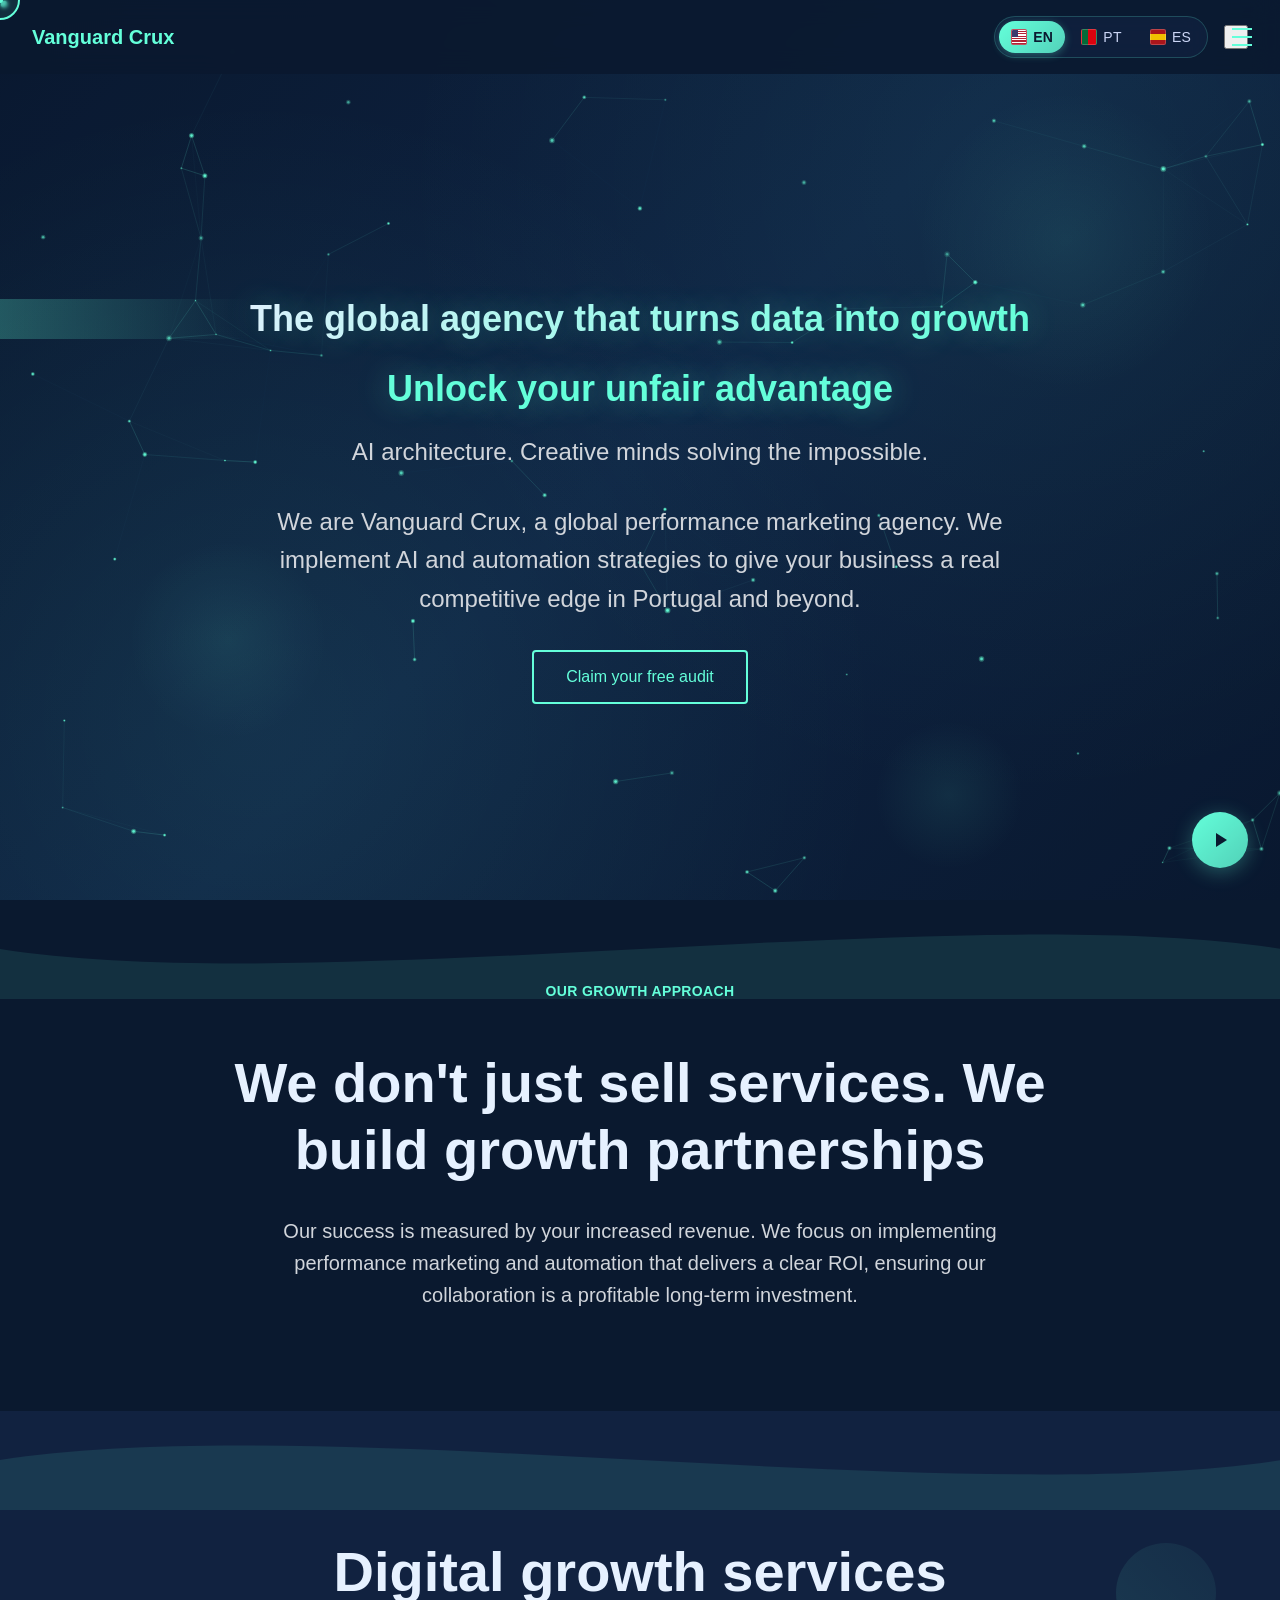
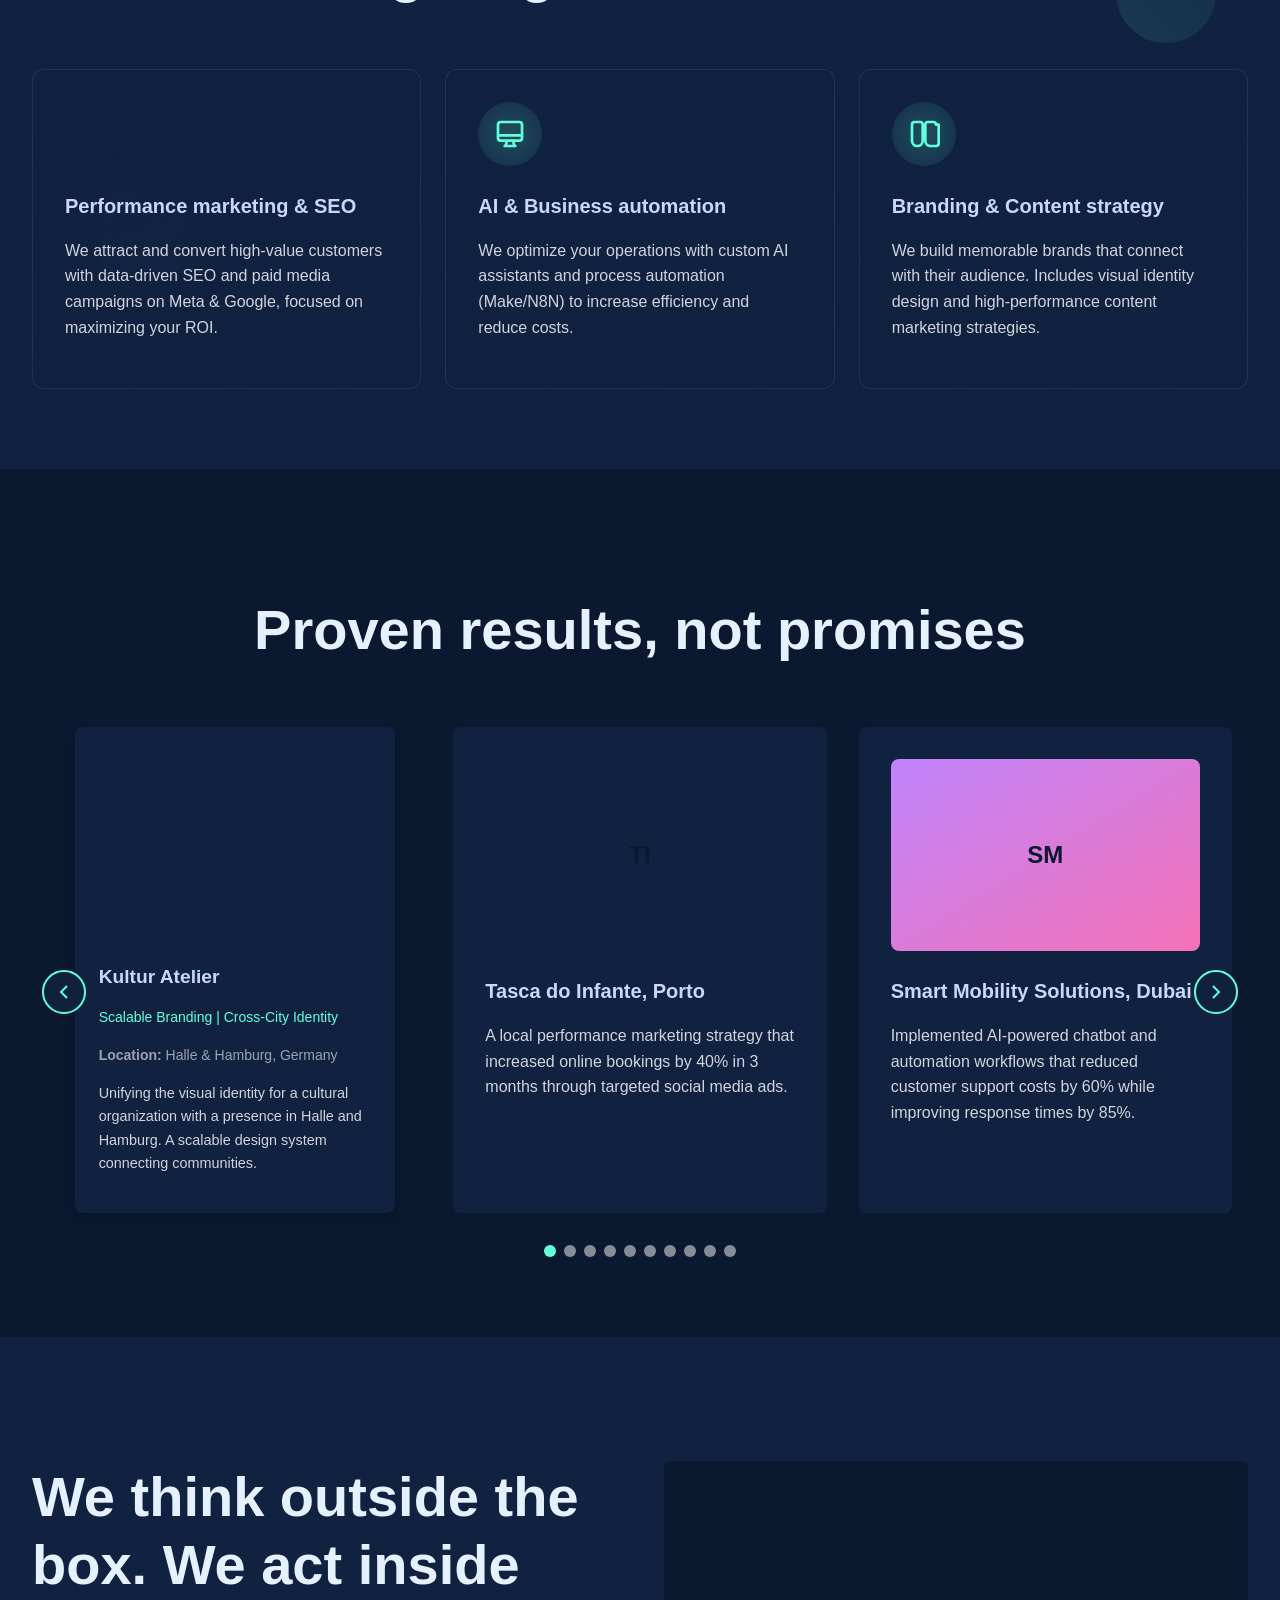
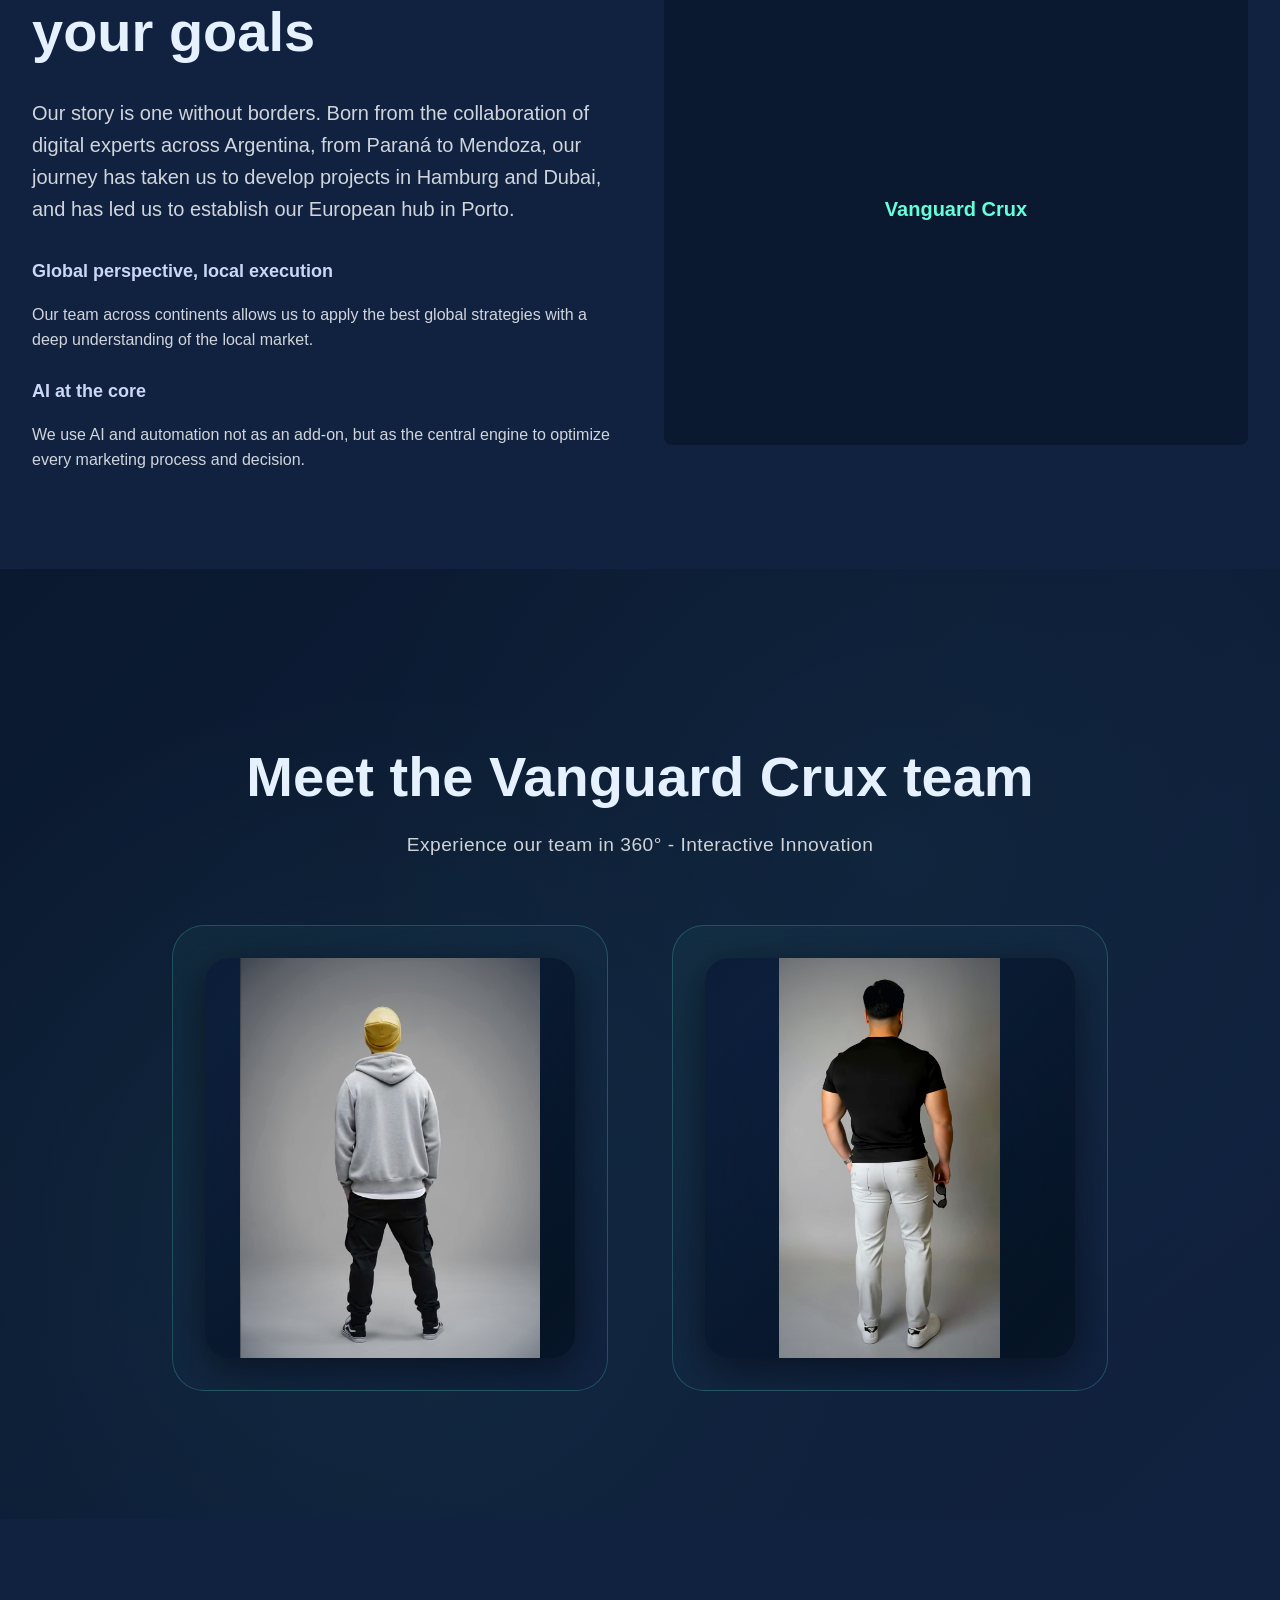
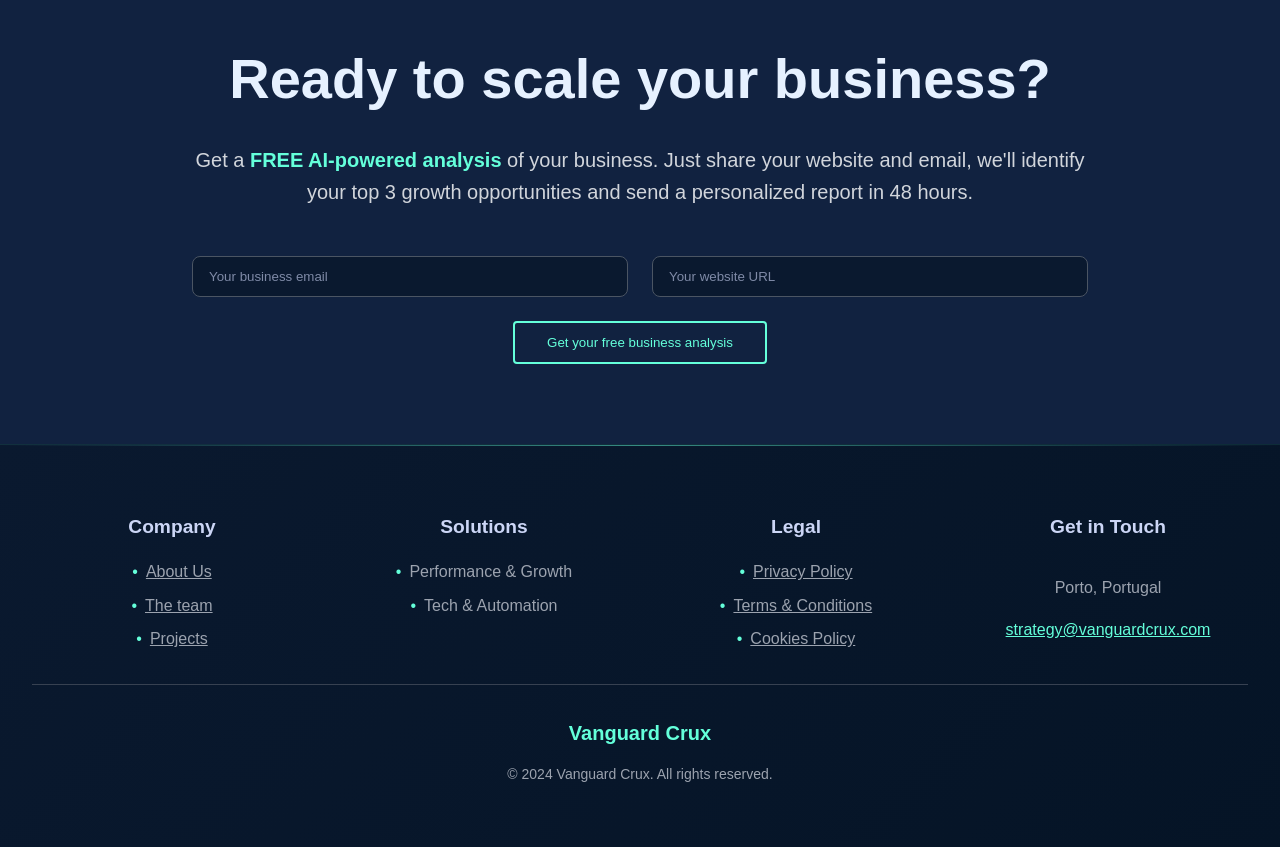
==== index.html @ c8e05196 "Add files via upload" ====
<!DOCTYPE html>
<html lang="en">
<head>
    <meta charset="UTF-8">
    <meta name="viewport" content="width=device-width, initial-scale=1.0">
    <title data-lang="metaTitle">Vanguard Crux | AI & Automation marketing agency in Porto</title>
    <meta name="description" data-lang="metaDescription" content="Vanguard Crux is a digital growth agency in Porto, Portugal, specializing in AI marketing, business process automation, and performance strategies to scale your revenue.">
    <meta name="keywords" data-lang="metaKeywords" content="digital agency porto, ai marketing, business automation, performance marketing, growth agency portugal, marketing automation, digital strategy, seo agency">
    
    <link rel="stylesheet" href="styles.css">
    <link rel="stylesheet" href="assets/css/immersive-effects.css">
    <link rel="stylesheet" href="assets/css/animations-premium.css">
    <link rel="stylesheet" href="assets/css/music-controls.css">
</head>
<body class="bg-dark text-light">
    <!-- Header -->
    <header class="fixed top-0 left-0 right-0 z-50 bg-dark bg-opacity-90 backdrop-blur-md">
        <div class="max-w-7xl mx-auto px-4 sm:px-6 lg:px-8">
            <div class="flex justify-between items-center py-4">
                <!-- Logo -->
                <div class="font-display font-bold text-xl text-accent">
                    Vanguard Crux
                </div>
                
                <!-- Desktop Navigation - Hidden on all screen sizes, only shows in mobile menu -->
                <nav class="hidden">
                    <a href="#philosophy" class="hover:text-accent transition-colors" data-lang="navPhilosophy">Our Approach</a>
                    <a href="#solutions" class="hover:text-accent transition-colors" data-lang="navSolutions">Services</a>
                    <a href="#case-studies" class="hover:text-accent transition-colors" data-lang="navCaseStudies">Projects</a>
                    <a href="#about" class="hover:text-accent transition-colors" data-lang="navAbout">About Us</a>
                    <a href="#team" class="hover:text-accent transition-colors" data-lang="navTeam">The Team</a>
                    <a href="#contact" class="hover:text-accent transition-colors" data-lang="navContact">Contact</a>
                </nav>
                
                <!-- Language Switcher & Mobile Menu -->
                <div class="flex items-center space-x-4">
                    <div id="language-switcher" class="language-switcher hidden sm:flex">
                        <button onclick="setLanguage('en')" class="language-btn active">
                            <div class="flag-icon flag-en"></div>
                            <span>EN</span>
                        </button>
                        <button onclick="setLanguage('pt')" class="language-btn">
                            <div class="flag-icon flag-pt"></div>
                            <span>PT</span>
                        </button>
                        <button onclick="setLanguage('es')" class="language-btn">
                            <div class="flag-icon flag-es"></div>
                            <span>ES</span>
                        </button>
                    </div>
                    <button id="menu-btn" class="menu-btn text-accent">
                        <div class="hamburger"></div>
                    </button>
                </div>
            </div>
        </div>
    </header>

    <!-- Mobile Menu Overlay -->
    <div id="menu-overlay" class="fixed inset-0 hidden bg-black bg-opacity-50 opacity-0" style="z-index: 9999;">
        <div id="menu-content" class="fixed right-0 top-0 h-full w-80 bg-light-navy transform translate-x-full">
            <div class="p-8 pt-20">
                <!-- Mobile Menu Header -->
                <div class="menu-header">
                    <h3>Navigation</h3>
                </div>
                
                <!-- Language Switcher -->
                <div class="language-switcher mb-8">
                    <button onclick="setLanguage('en')" class="language-btn active">
                        <div class="flag-icon flag-en"></div>
                        <span>EN</span>
                    </button>
                    <button onclick="setLanguage('pt')" class="language-btn">
                        <div class="flag-icon flag-pt"></div>
                        <span>PT</span>
                    </button>
                    <button onclick="setLanguage('es')" class="language-btn">
                        <div class="flag-icon flag-es"></div>
                        <span>ES</span>
                    </button>
                </div>
                
                <!-- Navigation Links -->
                <nav class="mobile-nav-links">
                    <a href="#philosophy" class="menu-link" data-lang="navPhilosophy">Our approach</a>
                    <a href="#solutions" class="menu-link" data-lang="navSolutions">Services</a>
                    <a href="#case-studies" class="menu-link" data-lang="navCaseStudies">Projects</a>
                    <a href="#about" class="menu-link" data-lang="navAbout">About Us</a>
                    <a href="#team" class="menu-link" data-lang="navTeam">The team</a>
                    <a href="#contact" class="menu-link" data-lang="navContact">Contact</a>
                </nav>
                
                <!-- Contact Info -->
                <div class="mt-12 pt-8 border-t border-gray-600 border-opacity-30">
                    <p class="text-sm text-gray-400 mb-2">Porto, Portugal</p>
                    <a href="mailto:strategy@vanguardcrux.com" class="text-sm text-accent hover:text-white transition-colors">
                        strategy@vanguardcrux.com
                    </a>
                </div>
            </div>
        </div>
    </div>

    <!-- Hero Section -->
    <section class="hero-section min-h-screen flex items-center justify-center pt-20 px-4 sm:px-6 lg:px-8">
        <!-- Interactive Particle System -->
        <div class="hero-particles-container">
            <canvas id="hero-particles"></canvas>
        </div>
        
        <!-- Parallax Background Elements -->
        <div class="parallax-element large"></div>
        <div class="parallax-element medium"></div>
        <div class="parallax-element small"></div>
        
        <div class="hero-content max-w-4xl mx-auto text-center">
            <h1 class="hero-title font-display font-bold text-4xl sm:text-5xl lg:text-6xl mb-6" data-lang="heroTitle">
                The <span class="text-accent" data-pulse="true">global agency</span> that turns <span class="text-accent" data-pulse="true">data</span> into growth
            </h1>
            
            <!-- Slogan -->
            <h2 class="hero-slogan font-display font-bold text-3xl sm:text-4xl lg:text-5xl mb-4 text-accent" data-lang="heroSlogan">
                Unlock your unfair advantage
            </h2>
            
            <!-- Tagline -->
            <p class="hero-tagline text-xl sm:text-2xl mb-8 text-gray-300" data-lang="heroTagline">
                AI architecture. Creative minds solving the impossible.
            </p>
            
            <p class="hero-subtitle text-xl sm:text-2xl mb-8 max-w-3xl mx-auto text-gray-300" data-lang="heroSubtitle">
                We are Vanguard Crux, a global performance marketing agency. We implement AI and automation strategies to give your business a real competitive edge in Portugal and beyond.
            </p>
            <a href="#contact" class="btn-primary hero-cta inline-block magnetic-element" data-lang="heroCTA">
                Claim your free audit
            </a>
        </div>
    </section>

    <!-- Philosophy Section -->
    <section id="philosophy" class="py-20 px-4 sm:px-6 lg:px-8 relative">
        <!-- Wave Transition -->
        <div class="section-wave">
            <svg viewBox="0 0 1200 120" preserveAspectRatio="none">
                <path d="M0,60 C300,120 900,0 1200,60 L1200,120 L0,120 Z"></path>
            </svg>
        </div>
        
        <div class="max-w-4xl mx-auto text-center relative z-10">
            <div class="text-accent text-sm font-semibold tracking-wide uppercase mb-4" data-lang="philosophyTag">
                Our growth approach
            </div>
            <h2 class="section-title mb-8" data-lang="philosophyTitle">
                We don't just sell services. We build growth partnerships.
            </h2>
            <p class="text-xl text-gray-300 max-w-3xl mx-auto" data-lang="philosophyDesc">
                Our success is measured by your increased revenue. We focus on implementing performance marketing and automation that delivers a clear ROI, ensuring our collaboration is a profitable long-term investment.
            </p>
        </div>
    </section>

    <!-- Solutions Section -->
    <section id="solutions" class="py-20 px-4 sm:px-6 lg:px-8 bg-light-navy relative">
        <!-- Wave Transition -->
        <div class="section-wave">
            <svg viewBox="0 0 1200 120" preserveAspectRatio="none">
                <path d="M0,60 C300,0 900,120 1200,60 L1200,120 L0,120 Z"></path>
            </svg>
        </div>
        
        <div class="max-w-7xl mx-auto relative z-10">
            <h2 class="section-title text-center mb-16" data-lang="solutionsTitle">
                Digital growth services
            </h2>
            <div class="grid md:grid-cols-3 gap-8">
                <!-- Service 1 -->
                <div class="service-card p-8 rounded-lg hover-lift magnetic-element" data-service-card>
                    <div class="service-icon w-16 h-16 bg-accent bg-opacity-20 rounded-full flex items-center justify-center mb-6">
                        <svg class="w-8 h-8 text-accent" fill="none" stroke="currentColor" viewBox="0 0 24 24">
                            <path stroke-linecap="round" stroke-linejoin="round" stroke-width="2" d="M13 7h8m0 0v8m0-8l-8 8-4-4-6 6"></path>
                        </svg>
                    </div>
                    <div class="service-content">
                        <h3 class="font-display font-bold text-xl mb-4" data-lang="sol1Title">Performance marketing & SEO</h3>
                        <p class="text-gray-300" data-lang="sol1Desc">We attract and convert high-value customers with data-driven SEO and paid media campaigns on Meta & Google, focused on maximizing your ROI.</p>
                    </div>
                </div>
                
                <!-- Service 2 -->
                <div class="service-card p-8 rounded-lg hover-lift magnetic-element" data-service-card>
                    <div class="service-icon w-16 h-16 bg-accent bg-opacity-20 rounded-full flex items-center justify-center mb-6">
                        <svg class="w-8 h-8 text-accent" fill="none" stroke="currentColor" viewBox="0 0 24 24">
                            <path stroke-linecap="round" stroke-linejoin="round" stroke-width="2" d="M9.75 17L9 20l-1 1h8l-1-1-.75-3M3 13h18M5 17h14a2 2 0 002-2V5a2 2 0 00-2-2H5a2 2 0 00-2 2v10a2 2 0 002 2z"></path>
                        </svg>
                    </div>
                    <div class="service-content">
                        <h3 class="font-display font-bold text-xl mb-4" data-lang="sol2Title">AI & Business automation</h3>
                        <p class="text-gray-300" data-lang="sol2Desc">We optimize your operations with custom AI assistants and process automation (Make/N8N) to increase efficiency and reduce costs.</p>
                    </div>
                </div>
                
                <!-- Service 3 -->
                <div class="service-card p-8 rounded-lg hover-lift magnetic-element" data-service-card>
                    <div class="service-icon w-16 h-16 bg-accent bg-opacity-20 rounded-full flex items-center justify-center mb-6">
                        <svg class="w-8 h-8 text-accent" fill="none" stroke="currentColor" viewBox="0 0 24 24">
                            <path stroke-linecap="round" stroke-linejoin="round" stroke-width="2" d="M7 21a4 4 0 01-4-4V5a2 2 0 012-2h4a2 2 0 012 2v12a4 4 0 01-4 4zM21 5a2 2 0 00-2-2h-4a2 2 0 00-2 2v12a4 4 0 004 4h4a2 2 0 002-2V5z"></path>
                        </svg>
                    </div>
                    <div class="service-content">
                        <h3 class="font-display font-bold text-xl mb-4" data-lang="sol3Title">Branding & Content strategy</h3>
                        <p class="text-gray-300" data-lang="sol3Desc">We build memorable brands that connect with their audience. Includes visual identity design and high-performance content marketing strategies.</p>
                    </div>
                </div>
            </div>
        </div>
        
        <!-- Geometric Shapes -->
        <div class="geometric-shape circle animate-float" style="top: 20%; right: 5%;"></div>
        <div class="geometric-shape square animate-spin-slow" style="bottom: 30%; left: 8%;"></div>
    </section>

   <!-- Case Studies Section -->
<section id="case-studies" class="py-20 px-4 sm:px-6 lg:px-8">
    <div class="max-w-7xl mx-auto">
        <h2 class="section-title text-center mb-16" data-lang="caseStudiesTitle" data-aos="fade-up">
            Proven results, not promises.
        </h2>
        <div class="swiper project-swiper">
            <div class="swiper-wrapper">
                <!-- Case Study 1 -->
                <div class="swiper-slide">
                    <div class="preview-card bg-light-navy p-6 rounded-lg shadow-md hover:shadow-lg transition-shadow cursor-pointer kultur-atelier-card">
                        <!-- Portada: Imagen -->
                        <div class="preview-card-cover h-48 bg-cover bg-center rounded-t-md" style="background-image: url('assets/images/Kultur/1.webp');"></div>
                        
                        <!-- Contenido: Información del Proyecto -->
                        <div class="preview-card-content pt-4">
                            <h3 class="font-display text-xl font-bold mb-2">Kultur Atelier</h3>
                            <div class="text-sm text-accent mb-4" data-lang="kulturSubtitle">Branding Scalable | Cross-City Identity</div>
                            <div class="text-sm text-gray-400 mb-4">
                                <strong data-lang="kulturLocationLabel">Location:</strong> <span data-lang="kulturLocation">Halle & Hamburg, Germany</span>
                            </div>
                            <p class="text-sm text-gray-300" data-lang="kulturDesc">
                                "Unifying the visual identity for a cultural organization with a presence in Halle and Hamburg. A scalable design system connecting communities."
                            </p>
                        </div>
                    </div>
                </div>
                
                <!-- Case Study 2 -->
                <div class="swiper-slide">
                    <div class="bg-light-navy p-8 rounded-lg h-full">
                        <div class="h-48 bg-gradient-to-br from-green-400 to-accent rounded-lg mb-6 flex items-center justify-center">
                            <span class="text-dark font-display font-bold text-2xl">TI</span>
                        </div>
                        <h3 class="font-display font-bold text-xl mb-4" data-lang="case2Title">Tasca do Infante, Porto</h3>
                        <p class="text-gray-300" data-lang="case2Desc">A local performance marketing strategy that increased online bookings by 40% in 3 months through targeted social media ads.</p>
                    </div>
                </div>
                
                <!-- Case Study 3 -->
                <div class="swiper-slide">
                    <div class="bg-light-navy p-8 rounded-lg h-full">
                        <div class="h-48 bg-gradient-to-br from-purple-400 to-pink-400 rounded-lg mb-6 flex items-center justify-center">
                            <span class="text-dark font-display font-bold text-2xl">SM</span>
                        </div>
                        <h3 class="font-display font-bold text-xl mb-4" data-lang="case3Title">Smart Mobility Solutions, Dubai</h3>
                        <p class="text-gray-300" data-lang="case3Desc">Implemented AI-powered chatbot and automation workflows that reduced customer support costs by 60% while improving response times by 85%.</p>
                    </div>
                </div>
                
                <!-- Case Study 4 -->
                <div class="swiper-slide">
                    <div class="bg-light-navy p-8 rounded-lg h-full">
                        <div class="h-48 bg-gradient-to-br from-orange-400 to-red-400 rounded-lg mb-6 flex items-center justify-center">
                            <span class="text-dark font-display font-bold text-2xl">VB</span>
                        </div>
                        <h3 class="font-display font-bold text-xl mb-4" data-lang="case4Title">Vinos de Bodega, Mendoza</h3>
                        <p class="text-gray-300" data-lang="case4Desc">Complete digital transformation with e-commerce platform and content strategy that generated a 250% increase in online sales within 6 months.</p>
                    </div>
                </div>
                
                <!-- Case Study 5 -->
                <div class="swiper-slide">
                    <div class="bg-light-navy p-8 rounded-lg h-full">
                        <div class="h-48 bg-gradient-to-br from-blue-400 to-indigo-400 rounded-lg mb-6 flex items-center justify-center">
                            <span class="text-dark font-display font-bold text-2xl">TS</span>
                        </div>
                        <h3 class="font-display font-bold text-xl mb-4" data-lang="case5Title">TechStart Hub, Lisbon</h3>
                        <p class="text-gray-300" data-lang="case5Desc">Implemented comprehensive SEO and content marketing strategy that drove 300% organic traffic growth and established thought leadership in the Portuguese tech ecosystem.</p>
                    </div>
                </div>
                
                <!-- Coming Soon 1 -->
                <div class="swiper-slide">
                    <div class="bg-light-navy p-8 rounded-lg h-full border-2 border-dashed border-gray-600">
                        <div class="h-48 bg-gradient-to-br from-gray-700 to-gray-800 rounded-lg mb-6 flex items-center justify-center">
                            <span class="text-gray-400 font-display font-bold text-2xl">?</span>
                        </div>
                        <h3 class="font-display font-bold text-xl mb-4 text-gray-400">Coming Soon</h3>
                        <p class="text-gray-500">New exciting project coming soon. Stay tuned for updates.</p>
                    </div>
                </div>
                
                <!-- Coming Soon 2 -->
                <div class="swiper-slide">
                    <div class="bg-light-navy p-8 rounded-lg h-full border-2 border-dashed border-gray-600">
                        <div class="h-48 bg-gradient-to-br from-gray-700 to-gray-800 rounded-lg mb-6 flex items-center justify-center">
                            <span class="text-gray-400 font-display font-bold text-2xl">?</span>
                        </div>
                        <h3 class="font-display font-bold text-xl mb-4 text-gray-400">Coming Soon</h3>
                        <p class="text-gray-500">New exciting project coming soon. Stay tuned for updates.</p>
                    </div>
                </div>
                
                <!-- Coming Soon 3 -->
                <div class="swiper-slide">
                    <div class="bg-light-navy p-8 rounded-lg h-full border-2 border-dashed border-gray-600">
                        <div class="h-48 bg-gradient-to-br from-gray-700 to-gray-800 rounded-lg mb-6 flex items-center justify-center">
                            <span class="text-gray-400 font-display font-bold text-2xl">?</span>
                        </div>
                        <h3 class="font-display font-bold text-xl mb-4 text-gray-400">Coming Soon</h3>
                        <p class="text-gray-500">New exciting project coming soon. Stay tuned for updates.</p>
                    </div>
                </div>
                
                <!-- Coming Soon 4 -->
                <div class="swiper-slide">
                    <div class="bg-light-navy p-8 rounded-lg h-full border-2 border-dashed border-gray-600">
                        <div class="h-48 bg-gradient-to-br from-gray-700 to-gray-800 rounded-lg mb-6 flex items-center justify-center">
                            <span class="text-gray-400 font-display font-bold text-2xl">?</span>
                        </div>
                        <h3 class="font-display font-bold text-xl mb-4 text-gray-400">Coming Soon</h3>
                        <p class="text-gray-500">New exciting project coming soon. Stay tuned for updates.</p>
                    </div>
                </div>
                
                <!-- Coming Soon 5 -->
                <div class="swiper-slide">
                    <div class="bg-light-navy p-8 rounded-lg h-full border-2 border-dashed border-gray-600">
                        <div class="h-48 bg-gradient-to-br from-gray-700 to-gray-800 rounded-lg mb-6 flex items-center justify-center">
                            <span class="text-gray-400 font-display font-bold text-2xl">?</span>
                        </div>
                        <h3 class="font-display font-bold text-xl mb-4 text-gray-400">Coming Soon</h3>
                        <p class="text-gray-500">New exciting project coming soon. Stay tuned for updates.</p>
                    </div>
                </div>
            </div>
            <div class="swiper-pagination mt-8"></div>
        </div>
    </div>
</section>

    <!-- About Section -->
    <section id="about" class="py-20 px-4 sm:px-6 lg:px-8 bg-light-navy">
        <div class="max-w-7xl mx-auto">
            <div class="grid lg:grid-cols-2 gap-12 items-center">
                <div data-aos="fade-right">
                    <h2 class="section-title mb-8" data-lang="aboutTitle">
                        We think outside the box. We act inside your goals.
                    </h2>
                    <p class="text-xl text-gray-300 mb-8" data-lang="aboutSubtitle">
                        Our story is one without borders. Born from the collaboration of digital experts across Argentina, from Paraná to Mendoza, our journey has taken us to develop projects in Hamburg and Dubai, and has led us to establish our European hub in Porto.
                    </p>
                    <div class="space-y-6">
                        <div>
                            <h3 class="font-display font-bold text-lg mb-2" data-lang="aboutPillar1Title">Global perspective, local execution</h3>
                            <p class="text-gray-300" data-lang="aboutPillar1Desc">Our team across continents allows us to apply the best global strategies with a deep understanding of the local market.</p>
                        </div>
                        <div>
                            <h3 class="font-display font-bold text-lg mb-2" data-lang="aboutPillar2Title">AI at the core</h3>
                            <p class="text-gray-300" data-lang="aboutPillar2Desc">We use AI and automation not as an add-on, but as the central engine to optimize every marketing process and decision.</p>
                        </div>
                    </div>
                </div>
                <div class="relative" data-aos="fade-left">
                    <div class="aspect-square bg-gradient-to-br from-accent to-blue-400 rounded-full opacity-20 absolute inset-0"></div>
                    <div class="relative z-10 aspect-square bg-dark rounded-lg flex items-center justify-center">
                        <div class="text-center">
                            <div class="w-24 h-24 bg-accent rounded-full flex items-center justify-center mx-auto mb-4">
                                <svg class="w-12 h-12 text-dark" fill="none" stroke="currentColor" viewBox="0 0 24 24">
                                    <path stroke-linecap="round" stroke-linejoin="round" stroke-width="2" d="M13 10V3L4 14h7v7l9-11h-7z"></path>
                                </svg>
                            </div>
                            <div class="font-display font-bold text-xl text-accent">Vanguard Crux</div>
                        </div>
                    </div>
                </div>
            </div>
        </div>
    </section>
<!-- Team Section - 360° Interactive Team Videos -->
    <section class="helix-team-360" id="team">
        <div class="container">
            <h2 class="section-title" data-lang="teamTitle">Meet the Vanguard Crux team</h2>
            <p class="section-subtitle" data-lang="teamSubtitle">Experience our team in 360° - Interactive Innovation</p>
            
            <div class="team-360-grid">
                <!-- Jon Flores -->
                <div class="team-member-360" data-member="jon">
                    <div class="video-360-container">
                        <div class="loading-spinner"></div>
                        <video class="team-360-video" loop muted playsinline preload="auto">
                            <source src="assets/videos/team/jon-360-transparent.webm" type="video/webm">
                            <source src="assets/videos/team/jon-360-transparent.mp4" type="video/mp4">
                        </video>
                        <div class="member-info-overlay">
                            <h3 data-lang="jonName">Jon Flores</h3>
                            <p class="role" data-lang="jonRole">AI Strategist</p>
                            <p class="location" data-lang="jonLocation">Porto, Portugal</p>
                            <div class="member-skills">
                                <span class="skill" data-lang="jonSkill1">AI Strategy</span>
                                <span class="skill" data-lang="jonSkill2">Automation</span>
                                <span class="skill" data-lang="jonSkill3">Data Analytics</span>
                            </div>
                        </div>
                        <div class="rotation-controls">
                            <button class="rotate-btn" data-direction="left">←</button>
                            <button class="auto-rotate-btn">Auto</button>
                            <button class="rotate-btn" data-direction="right">→</button>
                        </div>
                    </div>
                </div>

                <!-- José Aluz -->
                <div class="team-member-360" data-member="jose">
                    <div class="video-360-container">
                        <div class="loading-spinner"></div>
                        <video class="team-360-video" loop muted playsinline preload="auto">
                            <source src="assets/videos/team/jose-360-transparent.webm" type="video/webm">
                            <source src="assets/videos/team/jose-360-transparent.mp4" type="video/mp4">
                        </video>
                        <div class="member-info-overlay">
                            <h3 data-lang="joseName">José Aluz</h3>
                            <p class="role" data-lang="joseRole">Content Strategist</p>
                            <p class="location" data-lang="joseLocation">Mendoza, Argentina</p>
                            <div class="member-skills">
                                <span class="skill" data-lang="joseSkill1">Content Strategy</span>
                                <span class="skill" data-lang="joseSkill2">Brand Narrative</span>
                                <span class="skill" data-lang="joseSkill3">Creative Direction</span>
                            </div>
                        </div>
                        <div class="rotation-controls">
                            <button class="rotate-btn" data-direction="left">←</button>
                            <button class="auto-rotate-btn">Auto</button>
                            <button class="rotate-btn" data-direction="right">→</button>
                        </div>
                    </div>
                </div>
            </div>
        </div>
    </section>

    <!-- Contact Section -->
    <section id="contact" class="py-20 px-4 sm:px-6 lg:px-8 bg-light-navy">
        <div class="max-w-4xl mx-auto">
            <div class="text-center mb-12">
                <h2 class="section-title mb-8" data-lang="contactTitle" data-aos="fade-up">
                    Ready to scale your business?
                </h2>
                <p class="text-xl text-gray-300" data-lang="contactSubtitle" data-aos="fade-up" data-aos-delay="200">
                    Get a <strong class="text-accent">FREE AI-powered analysis</strong> of your business. Just share your website and email, we'll identify your top 3 growth opportunities and send a personalized report in 48 hours.
                </p>
            </div>
            
            <form class="space-y-6" data-aos="fade-up" data-aos-delay="400">
                <div class="grid md:grid-cols-2 gap-6">
                    <input type="email" data-lang-placeholder="contactEmailPlaceholder" placeholder="Your business email" class="w-full px-4 py-3 bg-dark border border-gray-600 rounded-lg focus:border-accent focus:outline-none" required>
                    <input type="url" data-lang-placeholder="contactUrlPlaceholder" placeholder="Your website URL" class="w-full px-4 py-3 bg-dark border border-gray-600 rounded-lg focus:border-accent focus:outline-none" required>
                </div>
                <div class="text-center">
                    <button type="submit" class="btn-primary" data-lang="contactButton">
                        Get your free business analysis
                    </button>
                </div>
            </form>
        </div>
    </section>

    <!-- Footer -->
    <footer class="py-12 px-4 sm:px-6 lg:px-8 bg-dark">
    <div class="max-w-7xl mx-auto">
        <!-- Contenedor Principal del Footer con Diseño Grid -->
        <div class="grid grid-cols-2 md:grid-cols-4 gap-8 text-center">
            <!-- Columna: Company -->
            <div class="footer-column">
                <h3 class="font-display font-bold text-lg mb-4" data-lang="footerCompany">Company</h3>
                <ul class="space-y-2">
                    <li><a href="#about" class="text-gray-400 hover:text-accent transition-colors" data-lang="navAbout">About Us</a></li>
                    <li><a href="#team" class="text-gray-400 hover:text-accent transition-colors" data-lang="navTeam">The Team</a></li>
                    <li><a href="#case-studies" class="text-gray-400 hover:text-accent transition-colors" data-lang="navCaseStudies">Projects</a></li>
                </ul>
            </div>

            <!-- Columna: Solutions -->
            <div class="footer-column">
                <h3 class="font-display font-bold text-lg mb-4" data-lang="footerSolutions">Solutions</h3>
                <ul class="space-y-2">
                    <li><span class="text-gray-400" data-lang="sol1TitleFoot">Performance & Growth</span></li>
                    <li><span class="text-gray-400" data-lang="sol2TitleFoot">Tech & Automation</span></li>
                </ul>
            </div>

            <!-- Columna: Legal -->
            <div class="footer-column">
                <h3 class="font-display font-bold text-lg mb-4" data-lang="footerLegal">Legal</h3>
                <ul class="space-y-2">
                    <li><a href="#" class="text-gray-400 hover:text-accent transition-colors legal-link" data-page="privacy-policy" data-lang="footerPrivacy">Privacy Policy</a></li>
                    <li><a href="#" class="text-gray-400 hover:text-accent transition-colors legal-link" data-page="terms" data-lang="footerTerms">Terms & Conditions</a></li>
                    <li><a href="#" class="text-gray-400 hover:text-accent transition-colors legal-link" data-page="cookies" data-lang="footerCookies">Cookies Policy</a></li>
                </ul>
            </div>

            <!-- Columna: Contact -->
            <div class="footer-column">
                <h3 class="font-display font-bold text-lg mb-4" data-lang="footerContact">Get in Touch</h3>
                <div class="space-y-2">
                    <p class="text-gray-400">Porto, Portugal</p>
                    <a href="mailto:strategy@vanguardcrux.com" class="text-accent hover:text-lightest transition-colors">strategy@vanguardcrux.com</a>
                </div>
            </div>
        </div>

        <!-- Texto de Copyright -->
        <div class="border-t border-gray-700 mt-8 pt-8 text-center">
            <div class="font-display font-bold text-xl text-accent mb-2">Vanguard Crux</div>
            <p class="text-gray-400 text-sm">© 2024 Vanguard Crux. All rights reserved.</p>
        </div>
    </div>
</footer>

    <script src="main.js"></script>
    <script src="assets/js/particle-system.js"></script>
    <script src="assets/js/advanced-animations.js"></script>
    <script src="assets/js/cursor-effects.js"></script>
    <script src="assets/js/background-music.js"></script>
    <script src="assets/js/helix-team-360.js"></script>
</body>
</html>
---- styles.css ----
:root {
    --bg-dark: #0A192F;
    --bg-light-navy: #112240;
    --text-light: #CCD6F6;
    --text-lightest: #E6F1FF;
    --accent: #64FFDA;
}

* {
    box-sizing: border-box;
}

html {
    scroll-padding-top: 80px;
    scroll-behavior: smooth;
}

body {
    margin: 0;
    padding: 0;
    font-family: 'Inter', -apple-system, BlinkMacSystemFont, sans-serif;
    background-color: var(--bg-dark);
    color: var(--text-light);
    line-height: 1.6;
}

/* Utility Classes */
.bg-dark { background-color: var(--bg-dark); }
.bg-light-navy { background-color: var(--bg-light-navy); }
.text-light { color: var(--text-light); }
.text-accent { color: var(--accent); }
.text-lightest { color: var(--text-lightest); }
.text-gray-300 { color: #d1d5db; }
.text-gray-400 { color: #9ca3af; }
.text-gray-500 { color: #6b7280; }
.text-gray-600 { color: #4b5563; }
.text-gray-700 { color: #374151; }
.text-dark { color: var(--bg-dark); }

.font-display {
    font-family: 'Space Grotesk', 'Inter', -apple-system, BlinkMacSystemFont, sans-serif;
}

/* Layout */
.fixed { position: fixed; }
.relative { position: relative; }
.absolute { position: absolute; }
.inset-0 { top: 0; right: 0; bottom: 0; left: 0; }
.top-0 { top: 0; }
.left-0 { left: 0; }
.right-0 { right: 0; }
.z-40 { z-index: 40; }
.z-50 { z-index: 50; }
.z-10 { z-index: 10; }

.block { display: block; }
.inline-block { display: inline-block; }
.flex { display: flex; }
.flex-col { flex-direction: column; }
.grid { display: grid; }
.hidden { display: none; }

.items-center { align-items: center; }
.justify-center { justify-content: center; }
.justify-between { justify-content: space-between; }
.text-center { text-align: center; }

.max-w-4xl { max-width: 56rem; }
.max-w-7xl { max-width: 80rem; }
.max-w-3xl { max-width: 48rem; }
.mx-auto { margin-left: auto; margin-right: auto; }

.w-full { width: 100%; }
.w-6 { width: 1.5rem; }
.w-8 { width: 2rem; }
.w-12 { width: 3rem; }
.w-16 { width: 4rem; }
.w-24 { width: 6rem; }
.w-32 { width: 8rem; }
.w-80 { width: 20rem; }
.h-6 { height: 1.5rem; }
.h-8 { height: 2rem; }
.h-12 { height: 3rem; }
.h-16 { height: 4rem; }
.h-24 { height: 6rem; }
.h-32 { height: 8rem; }
.h-48 { height: 12rem; }
.h-full { height: 100%; }
.min-h-screen { min-height: 100vh; }

.p-4 { padding: 1rem; }
.p-6 { padding: 1.5rem; }
.p-8 { padding: 2rem; }
.px-4 { padding-left: 1rem; padding-right: 1rem; }
.py-3 { padding-top: 0.75rem; padding-bottom: 0.75rem; }
.py-4 { padding-top: 1rem; padding-bottom: 1rem; }
.py-12 { padding-top: 3rem; padding-bottom: 3rem; }
.py-20 { padding-top: 5rem; padding-bottom: 5rem; }
.pt-8 { padding-top: 2rem; }
.pt-20 { padding-top: 5rem; }
.mb-1 { margin-bottom: 0.25rem; }
.mb-2 { margin-bottom: 0.5rem; }
.mb-4 { margin-bottom: 1rem; }
.mb-6 { margin-bottom: 1.5rem; }
.mb-8 { margin-bottom: 2rem; }
.mb-12 { margin-bottom: 3rem; }
.mb-16 { margin-bottom: 4rem; }
.mt-8 { margin-top: 2rem; }

.space-x-2 > * + * { margin-left: 0.5rem; }
.space-x-4 > * + * { margin-left: 1rem; }
.space-x-8 > * + * { margin-left: 2rem; }
.space-y-2 > * + * { margin-top: 0.5rem; }
.space-y-4 > * + * { margin-top: 1rem; }
.space-y-6 > * + * { margin-top: 1.5rem; }
.gap-4 { gap: 1rem; }
.gap-6 { gap: 1.5rem; }
.gap-8 { gap: 2rem; }
.gap-12 { gap: 3rem; }

.rounded-lg { border-radius: 0.5rem; }
.rounded-2xl { border-radius: 1rem; }
.rounded-full { border-radius: 9999px; }

.border { border: 1px solid; }
.border-t { border-top: 1px solid; }
.border-gray-600 { border-color: #4b5563; }
.border-gray-700 { border-color: #374151; }

.text-xs { font-size: 0.75rem; }
.text-sm { font-size: 0.875rem; }
.text-lg { font-size: 1.125rem; }
.text-xl { font-size: 1.25rem; }
.text-2xl { font-size: 1.5rem; }
.font-bold { font-weight: 700; }
.font-semibold { font-weight: 600; }
.font-weight-500 { font-weight: 500; }
.tracking-wide { letter-spacing: 0.025em; }
.uppercase { text-transform: uppercase; }

.bg-opacity-20 { background-color: rgba(100, 255, 218, 0.2); }
.bg-opacity-50 { background-color: rgba(0, 0, 0, 0.5); }
.bg-opacity-80 { background-color: rgba(16, 34, 64, 0.8); }
.bg-opacity-90 { background-color: rgba(10, 25, 47, 0.9); }
.opacity-0 { opacity: 0; }

.transition-colors { transition: color 0.15s ease-in-out; }
.transition-all { transition: all 0.3s ease; }
.duration-300 { transition-duration: 300ms; }

.transform { transform: translateZ(0); }
.translate-x-full { transform: translateX(100%); }

.aspect-square { aspect-ratio: 1 / 1; }

.resize-none { resize: none; }
.focus\:outline-none:focus { outline: none; }
.focus\:border-accent:focus { border-color: var(--accent); }

.hover\:text-accent:hover { color: var(--accent); }
.hover\:text-lightest:hover { color: var(--text-lightest); }
.hover\:bg-opacity-80:hover { background-color: rgba(16, 34, 64, 0.8); }

.cursor-pointer { cursor: pointer; }

/* Responsive */
@media (min-width: 640px) {
    .sm\:px-6 { padding-left: 1.5rem; padding-right: 1.5rem; }
    .sm\:text-2xl { font-size: 1.5rem; }
    .sm\:text-5xl { font-size: 3rem; }
    .sm\:flex { display: flex; }
}

@media (min-width: 768px) {
    .md\:flex { display: flex; }
    .md\:hidden { display: none; }
    .md\:grid-cols-2 { grid-template-columns: repeat(2, minmax(0, 1fr)); }
    .md\:grid-cols-3 { grid-template-columns: repeat(3, minmax(0, 1fr)); }
    .md\:grid-cols-4 { grid-template-columns: repeat(4, minmax(0, 1fr)); }
}

@media (min-width: 1024px) {
    .lg\:px-8 { padding-left: 2rem; padding-right: 2rem; }
    .lg\:text-6xl { font-size: 3.75rem; }
    .lg\:grid-cols-2 { grid-template-columns: repeat(2, minmax(0, 1fr)); }
}

/* Components */
.btn-primary {
    background-color: transparent;
    color: var(--accent);
    padding: 12px 32px;
    border-radius: 4px;
    border: 1px solid var(--accent);
    font-family: 'Space Grotesk', sans-serif;
    font-weight: 500;
    transition: all 0.3s ease;
    text-decoration: none;
    display: inline-block;
    cursor: pointer;
    position: relative;
    overflow: hidden;
}

.btn-primary:hover {
    background-color: rgba(100, 255, 218, 0.1);
    transform: translateY(-3px);
}

/* Ripple Effect */
.ripple-effect {
    position: absolute;
    border-radius: 50%;
    background: rgba(100, 255, 218, 0.3);
    transform: scale(0);
    animation: ripple-animation 0.6s linear;
    pointer-events: none;
}

@keyframes ripple-animation {
    to {
        transform: scale(4);
        opacity: 0;
    }
}

.section-title {
    font-family: 'Space Grotesk', sans-serif;
    font-weight: 700;
    color: var(--text-lightest);
    font-size: 2.5rem;
    line-height: 1.2;
}

@media (min-width: 768px) {
    .section-title {
        font-size: 3.5rem;
    }
}

/* Header */
header {
    backdrop-filter: blur(12px);
}

/* Enhanced Mobile Menu */
#menu-overlay {
    transition: opacity 0.4s cubic-bezier(0.4, 0, 0.2, 1);
    backdrop-filter: blur(12px);
    -webkit-backdrop-filter: blur(12px);
    z-index: 9999 !important;
}

#menu-content {
    transition: transform 0.4s cubic-bezier(0.4, 0, 0.2, 1);
    box-shadow: -20px 0 40px -10px rgba(0, 0, 0, 0.5);
    border-left: 2px solid rgba(100, 255, 218, 0.2);
    z-index: 10000 !important;
    max-width: 320px;
    width: 85vw;
}

/* Enhanced Mobile Menu Button with Hamburger-to-X Animation */
.menu-btn {
    position: relative;
    width: 24px;
    height: 24px;
    cursor: pointer;
    transition: transform 0.3s ease;
}

.menu-btn:hover {
    transform: scale(1.05);
}

.menu-btn .hamburger,
.menu-btn .hamburger::before,
.menu-btn .hamburger::after {
    position: absolute;
    width: 100%;
    height: 2px;
    background-color: var(--accent);
    transition: all 0.3s cubic-bezier(0.4, 0, 0.2, 1);
}

.menu-btn .hamburger {
    top: 50%;
    transform: translateY(-50%);
}

.menu-btn .hamburger::before,
.menu-btn .hamburger::after {
    content: '';
    left: 0;
}

.menu-btn .hamburger::before {
    top: -8px;
}

.menu-btn .hamburger::after {
    top: 8px;
}

/* Active state - X animation */
.menu-btn.active .hamburger {
    background-color: transparent;
}

.menu-btn.active .hamburger::before {
    top: 0;
    transform: rotate(45deg);
}

.menu-btn.active .hamburger::after {
    top: 0;
    transform: rotate(-45deg);
}

/* Enhanced Mobile Menu Content */
#menu-content {
    padding: 2rem 0;
    background: linear-gradient(145deg, var(--bg-light-navy), rgba(17, 34, 64, 0.98));
    min-height: 100vh;
    overflow-y: auto;
    position: relative;
}

#menu-content::before {
    content: '';
    position: absolute;
    top: 0;
    left: 0;
    right: 0;
    bottom: 0;
    background: linear-gradient(145deg, 
        rgba(100, 255, 218, 0.05) 0%, 
        rgba(100, 255, 218, 0.02) 50%, 
        transparent 100%);
    pointer-events: none;
}

#menu-content .menu-link {
    display: block;
    width: 100%;
    padding: 1.2rem 1.5rem;
    margin-bottom: 0.5rem;
    border-bottom: 1px solid rgba(100, 255, 218, 0.1);
    text-decoration: none;
    color: #E6F1FF;
    font-weight: 500;
    font-size: 1.1rem;
    transition: all 0.3s ease;
    position: relative;
    letter-spacing: 0.025em;
}

#menu-content .menu-link:last-child {
    border-bottom: none;
}

#menu-content .menu-link::before {
    content: '';
    position: absolute;
    left: -1.5rem;
    top: 50%;
    width: 0;
    height: 2px;
    background-color: var(--accent);
    transition: width 0.3s ease;
    transform: translateY(-50%);
}

#menu-content .menu-link:hover::before {
    width: 1rem;
}

#menu-content .menu-link:hover {
    color: #64FFDA;
    background: rgba(100, 255, 218, 0.05);
    transform: translateX(0.5rem);
    border-left: 3px solid #64FFDA;
}

.mobile-nav-links {
    display: flex;
    flex-direction: column;
    gap: 0;
    padding: 1rem 0;
}

.menu-header {
    padding: 1rem 1.5rem;
    border-bottom: 2px solid rgba(100, 255, 218, 0.2);
    margin-bottom: 1rem;
}

.menu-header h3 {
    color: #64FFDA;
    font-size: 1.3rem;
    font-weight: 600;
    margin: 0;
}

/* Enhanced Language Switcher */
.language-switcher {
    display: flex;
    align-items: center;
    gap: 0.25rem;
    background: rgba(17, 34, 64, 0.8);
    border-radius: 1.5rem;
    padding: 0.25rem;
    border: 1px solid rgba(100, 255, 218, 0.2);
    backdrop-filter: blur(10px);
    -webkit-backdrop-filter: blur(10px);
}

.language-btn {
    position: relative;
    display: flex;
    align-items: center;
    gap: 0.375rem;
    padding: 0.5rem 0.75rem;
    border-radius: 1.25rem;
    font-size: 0.875rem;
    font-weight: 500;
    letter-spacing: 0.025em;
    transition: all 0.3s cubic-bezier(0.4, 0, 0.2, 1);
    cursor: pointer;
    border: none;
    background: transparent;
    color: var(--text-light);
    outline: none;
}

.language-btn:hover {
    background: rgba(100, 255, 218, 0.1);
    color: var(--accent);
    transform: translateY(-1px);
}

.language-btn.active {
    background: linear-gradient(135deg, var(--accent), rgba(100, 255, 218, 0.8));
    color: var(--bg-dark);
    font-weight: 600;
    box-shadow: 0 2px 8px rgba(100, 255, 218, 0.3);
}

.language-btn.active:hover {
    transform: translateY(-1px);
    box-shadow: 0 4px 12px rgba(100, 255, 218, 0.4);
}

.flag-icon {
    width: 16px;
    height: 16px;
    border-radius: 2px;
    display: flex;
    align-items: center;
    justify-content: center;
    font-size: 12px;
    background: linear-gradient(135deg, #f0f0f0, #e0e0e0);
    border: 1px solid rgba(255, 255, 255, 0.2);
    overflow: hidden;
}

/* Flag specific styles */
.flag-icon.flag-en {
    background: #B22234;
    position: relative;
}

.flag-icon.flag-en::before {
    content: '';
    position: absolute;
    top: 0;
    left: 0;
    right: 0;
    bottom: 0;
    background: 
        /* White stripes */
        repeating-linear-gradient(0deg, 
            #B22234 0px, #B22234 1.2px,
            #FFFFFF 1.2px, #FFFFFF 2.4px
        );
}

.flag-icon.flag-en::after {
    content: '';
    position: absolute;
    top: 0;
    left: 0;
    width: 40%;
    height: 50%;
    background: #3C3B6E;
}

.flag-icon.flag-pt {
    background: linear-gradient(90deg, #046A38 40%, #DA020E 40%);
}

.flag-icon.flag-es {
    background: linear-gradient(0deg, #AA151B 25%, #F1BF00 25%, #F1BF00 75%, #AA151B 75%);
}

/* Mobile language switcher enhancements */
@media (max-width: 767px) {
    #menu-content .language-switcher {
        margin: 2rem 1.5rem;
        padding: 1rem;
        background: rgba(100, 255, 218, 0.08);
        border-radius: 1rem;
        border: 1px solid rgba(100, 255, 218, 0.2);
        gap: 0.5rem;
        justify-content: center;
    }
    
    #menu-content .language-btn {
        padding: 0.75rem 1.25rem;
        font-size: 0.95rem;
        font-weight: 600;
        min-width: 4rem;
        justify-content: center;
    }
    
    #menu-content .language-btn.active {
        background: var(--accent);
        color: var(--bg-dark);
        box-shadow: 0 4px 12px rgba(100, 255, 218, 0.3);
    }
    
    #menu-content .language-btn:hover {
        background: rgba(100, 255, 218, 0.15);
        transform: translateY(-2px);
    }
    
    #menu-content .language-btn.active:hover {
        background: var(--accent);
        color: var(--bg-dark);
        transform: translateY(-2px);
    }
}

/* Form Elements */
input, textarea {
    background-color: var(--bg-dark);
    color: var(--text-light);
    border: 1px solid #4b5563;
    padding: 0.75rem 1rem;
    border-radius: 0.5rem;
    width: 100%;
    font-family: inherit;
}

input:focus, textarea:focus {
    outline: none;
    border-color: var(--accent);
}

/* Gradients */
.bg-gradient-to-br {
    background: linear-gradient(to bottom right, var(--bg-color-from), var(--bg-color-to));
}

.from-accent { --bg-color-from: var(--accent); }
.to-blue-400 { --bg-color-to: #60a5fa; }
.from-green-400 { --bg-color-from: #4ade80; }
.from-blue-400 { --bg-color-from: #60a5fa; }
.to-indigo-400 { --bg-color-to: #818cf8; }
.from-purple-400 { --bg-color-from: #c084fc; }
.to-pink-400 { --bg-color-to: #f472b6; }
.from-orange-400 { --bg-color-from: #fb923c; }
.to-red-400 { --bg-color-to: #f87171; }

/* Swiper */
.project-swiper {
    overflow: hidden;
    position: relative;
}

.swiper-wrapper {
    display: flex;
    flex-wrap: nowrap;
    transition: transform 0.3s ease;
}

.swiper-slide {
    flex: 0 0 100%;
    padding: 0 1rem;
}

@media (min-width: 640px) {
    .swiper-slide {
        flex: 0 0 50%;
    }
}

@media (min-width: 1024px) {
    .swiper-slide {
        flex: 0 0 33.333333%;
    }
}

.swiper-pagination {
    display: flex;
    justify-content: center;
    gap: 0.5rem;
}

.swiper-pagination-bullet {
    width: 12px;
    height: 12px;
    border-radius: 50%;
    background-color: rgba(255, 255, 255, 0.5);
    cursor: pointer;
    transition: background-color 0.3s ease;
}

.swiper-pagination-bullet-active {
    background-color: var(--accent) !important;
}

/* Carousel Navigation Buttons */
.swiper-button-prev,
.swiper-button-next {
    position: absolute;
    top: 50%;
    transform: translateY(-50%);
    width: 44px;
    height: 44px;
    background: rgba(17, 34, 64, 0.9);
    border: 2px solid var(--accent);
    border-radius: 50%;
    display: flex;
    align-items: center;
    justify-content: center;
    cursor: pointer;
    transition: all 0.3s ease;
    z-index: 10;
    color: var(--accent);
    backdrop-filter: blur(10px);
    -webkit-backdrop-filter: blur(10px);
}

.swiper-button-prev:hover,
.swiper-button-next:hover {
    background: rgba(100, 255, 218, 0.2);
    transform: translateY(-50%) scale(1.1);
    box-shadow: 0 4px 12px rgba(100, 255, 218, 0.3);
}

.swiper-button-prev:active,
.swiper-button-next:active {
    transform: translateY(-50%) scale(0.95);
}

.swiper-button-prev {
    left: 10px;
}

.swiper-button-next {
    right: 10px;
}

.swiper-button-prev svg,
.swiper-button-next svg {
    display: block;
}

/* Ensure buttons are visible on mobile */
@media (max-width: 767px) {
    .swiper-button-prev,
    .swiper-button-next {
        width: 36px;
        height: 36px;
        opacity: 1 !important;
        pointer-events: auto !important;
    }
}

/* Ensure buttons stay visible when interacting */
.swiper-button-prev:focus,
.swiper-button-next:focus {
    outline: 2px solid var(--accent);
    outline-offset: 2px;
}

/* Mobile Hero Text Contrast Improvements */
@media (max-width: 768px) {
    /* Stronger background overlay for mobile */
    .hero-section::after {
        content: '';
        position: absolute;
        top: 0;
        left: 0;
        right: 0;
        bottom: 0;
        background: linear-gradient(
            135deg,
            rgba(10, 25, 47, 0.85) 0%,
            rgba(17, 34, 64, 0.8) 50%,
            rgba(10, 25, 47, 0.85) 100%
        );
        z-index: 1;
    }
    
    /* Ensure hero content stays above overlay */
    .hero-content {
        position: relative;
        z-index: 3;
    }
    
    /* Enhanced text shadows for mobile hero title */
    .hero-title {
        text-shadow: 
            0 2px 8px rgba(0, 0, 0, 0.8),
            0 0 20px rgba(100, 255, 218, 0.3),
            0 4px 16px rgba(0, 0, 0, 0.6);
        font-weight: 800; /* Bolder for mobile */
    }
    
    /* Subtitle improvements for mobile */
    .hero-subtitle {
        text-shadow: 
            0 2px 6px rgba(0, 0, 0, 0.8),
            0 0 15px rgba(0, 0, 0, 0.5);
        font-weight: 500;
        color: rgba(230, 241, 255, 0.95) !important; /* Slightly more opaque */
    }
    
    /* Slogan improvements for mobile */
    .hero-slogan {
        text-shadow: 
            0 2px 8px rgba(0, 0, 0, 0.8),
            0 0 25px rgba(100, 255, 218, 0.4),
            0 4px 16px rgba(0, 0, 0, 0.6);
        font-weight: 800;
    }
    
    /* Tagline improvements for mobile */
    .hero-tagline {
        text-shadow: 
            0 2px 6px rgba(0, 0, 0, 0.8),
            0 0 15px rgba(0, 0, 0, 0.5);
        font-weight: 500;
        color: rgba(230, 241, 255, 0.95) !important;
    }
}

/* 360° Team Section Styles */
.helix-team-360 {
    padding: 8rem 0;
    background: linear-gradient(135deg, var(--bg-dark) 0%, var(--bg-light-navy) 100%);
    position: relative;
    overflow: hidden;
}

.helix-team-360::before {
    content: '';
    position: absolute;
    top: 0;
    left: 0;
    right: 0;
    bottom: 0;
    background: radial-gradient(circle at 30% 70%, rgba(100, 255, 218, 0.05) 0%, transparent 50%),
                radial-gradient(circle at 70% 30%, rgba(100, 255, 218, 0.03) 0%, transparent 50%);
    pointer-events: none;
}

.team-360-grid {
    display: grid;
    grid-template-columns: repeat(auto-fit, minmax(400px, 1fr));
    gap: 4rem;
    max-width: 1000px;
    margin: 0 auto;
    padding: 0 2rem;
    position: relative;
    z-index: 2;
}

.team-member-360 {
    background: linear-gradient(145deg, rgba(100, 255, 218, 0.05) 0%, rgba(17, 34, 64, 0.8) 100%);
    border-radius: 2rem;
    padding: 2rem;
    border: 1px solid rgba(100, 255, 218, 0.2);
    backdrop-filter: blur(10px);
    -webkit-backdrop-filter: blur(10px);
    transition: all 0.4s cubic-bezier(0.4, 0, 0.2, 1);
    position: relative;
    overflow: hidden;
}

.team-member-360::before {
    content: '';
    position: absolute;
    top: -50%;
    left: -50%;
    width: 200%;
    height: 200%;
    background: conic-gradient(from 0deg, transparent, rgba(100, 255, 218, 0.1), transparent);
    animation: rotate-background 20s linear infinite;
    opacity: 0;
    transition: opacity 0.4s ease;
}

.team-member-360:hover::before {
    opacity: 1;
}

@keyframes rotate-background {
    from { transform: rotate(0deg); }
    to { transform: rotate(360deg); }
}

.team-member-360.hovered {
    transform: translateY(-1rem);
    box-shadow: 
        0 2rem 4rem rgba(100, 255, 218, 0.2),
        0 0 0 1px rgba(100, 255, 218, 0.3),
        inset 0 1px 0 rgba(255, 255, 255, 0.1);
    border-color: rgba(100, 255, 218, 0.4);
}

.video-360-container {
    position: relative;
    width: 100%;
    aspect-ratio: 1;
    min-height: 400px; /* ← AGREGA ESTA LÍNEA */
    /* Use a gradient that transitions from dark blue to darker gray */
    background: linear-gradient(135deg, #1a2942 0%, #0f1923 100%);
    border-radius: 1.5rem;
    overflow: hidden;
    box-shadow: 0 10px 40px rgba(0, 0, 0, 0.5);
}

.video-360-container::before {
    content: '';
    position: absolute;
    inset: 0;
    background: radial-gradient(circle at center, rgba(100, 255, 218, 0.05) 0%, transparent 70%);
    z-index: 1;
    pointer-events: none;
}

.video-360-container::after {
    content: '';
    position: absolute;
    inset: 0;
    background: radial-gradient(
        ellipse at center,
        transparent 40%,
        rgba(10, 25, 47, 0.3) 80%,
        rgba(10, 25, 47, 0.6) 100%
    );
    z-index: 3;
    pointer-events: none;
    border-radius: 1.5rem;
}

.team-360-video {
    width: 100%;
    height: 100%;
    object-fit: contain; /* Changed to contain - shows full body */
    object-position: center; /* Keep person centered */
    border-radius: 1.5rem;
    position: relative;
    z-index: 2;
    filter: brightness(1.05) contrast(1.1) saturate(1.15);
    transition: filter 0.3s ease;
    background: linear-gradient(135deg, #1a2942 0%, #0f1923 100%);
}

.team-member-360:hover .team-360-video {
    filter: contrast(1.25) brightness(1.15);
}

.member-info-overlay {
    position: absolute;
    bottom: 0;
    left: 0;
    right: 0;
    padding: 2rem;
    background: linear-gradient(transparent 0%, rgba(10, 25, 47, 0.95) 30%);
    transform: translateY(100%);
    transition: transform 0.4s cubic-bezier(0.4, 0, 0.2, 1);
    z-index: 4; /* Above vignette */
}

.team-member-360:hover .member-info-overlay {
    transform: translateY(0);
}

.member-info-overlay h3 {
    font-size: 1.8rem;
    color: #64FFDA;
    margin-bottom: 0.5rem;
    font-weight: 700;
    letter-spacing: -0.025em;
}

.member-info-overlay .role {
    font-size: 1.2rem;
    font-weight: 600;
    margin-bottom: 0.3rem;
    color: rgba(255, 255, 255, 0.9);
}

.member-info-overlay .location {
    font-size: 1rem;
    opacity: 0.8;
    margin-bottom: 1rem;
    color: rgba(255, 255, 255, 0.7);
    display: flex;
    align-items: center;
    gap: 0.5rem;
}

.member-info-overlay .location::before {
    content: '📍';
    font-size: 0.9rem;
}

.member-skills {
    display: flex;
    flex-wrap: wrap;
    gap: 0.5rem;
}

.skill {
    background: rgba(100, 255, 218, 0.2);
    color: #64FFDA;
    padding: 0.3rem 0.8rem;
    border-radius: 1rem;
    font-size: 0.8rem;
    font-weight: 500;
    border: 1px solid rgba(100, 255, 218, 0.3);
    backdrop-filter: blur(5px);
    -webkit-backdrop-filter: blur(5px);
    transition: all 0.3s ease;
}

.skill:hover {
    background: rgba(100, 255, 218, 0.3);
    transform: translateY(-2px);
    box-shadow: 0 4px 8px rgba(100, 255, 218, 0.2);
}

.rotation-controls {
    position: absolute;
    top: 1rem;
    right: 1rem;
    display: flex;
    gap: 0.5rem;
    opacity: 0;
    transform: translateY(-10px);
    transition: all 0.3s ease;
    z-index: 5; /* Above everything */
}

.team-member-360:hover .rotation-controls {
    opacity: 1;
    transform: translateY(0);
}

.rotate-btn, .auto-rotate-btn {
    background: rgba(10, 25, 47, 0.8);
    border: 1px solid rgba(100, 255, 218, 0.3);
    color: #64FFDA;
    width: 2.5rem;
    height: 2.5rem;
    border-radius: 50%;
    display: flex;
    align-items: center;
    justify-content: center;
    cursor: pointer;
    transition: all 0.3s ease;
    backdrop-filter: blur(10px);
    -webkit-backdrop-filter: blur(10px);
    font-size: 0.9rem;
    font-weight: 600;
    position: relative;
    overflow: hidden;
}

.rotate-btn::before, .auto-rotate-btn::before {
    content: '';
    position: absolute;
    top: 50%;
    left: 50%;
    width: 0;
    height: 0;
    background: rgba(100, 255, 218, 0.2);
    border-radius: 50%;
    transform: translate(-50%, -50%);
    transition: all 0.3s ease;
}

.rotate-btn:hover, .auto-rotate-btn:hover {
    background: rgba(100, 255, 218, 0.2);
    transform: scale(1.1);
    box-shadow: 0 4px 12px rgba(100, 255, 218, 0.3);
}

.rotate-btn:hover::before, .auto-rotate-btn:hover::before {
    width: 100%;
    height: 100%;
}

.rotate-btn:active, .auto-rotate-btn:active {
    transform: scale(0.95);
}

.auto-rotate-btn {
    font-size: 0.7rem;
    width: 3rem;
    border-radius: 1.5rem;
}

/* Enhanced section titles for team section */
.helix-team-360 .section-title {
    position: relative;
    z-index: 3;
    text-align: center;
    margin-bottom: 1rem;
}

.helix-team-360 .section-subtitle {
    text-align: center;
    font-size: 1.2rem;
    color: rgba(255, 255, 255, 0.8);
    margin-bottom: 4rem;
    position: relative;
    z-index: 3;
    font-weight: 400;
    letter-spacing: 0.025em;
}

/* Mobile Responsive */
@media (max-width: 768px) {
    .helix-team-360 {
        padding: 4rem 0;
    }
    
    .team-360-grid {
        grid-template-columns: 1fr;
        gap: 2rem;
        padding: 0 1rem;
    }
    
    .team-member-360 {
        padding: 1.5rem;
    }
    
    .member-info-overlay {
        padding: 1rem;
        transform: translateY(0); /* Always show on mobile */
        background: linear-gradient(transparent 0%, rgba(10, 25, 47, 0.95) 30%);
    }
    
    .member-info-overlay h3 {
        font-size: 1.5rem;
    }
    
    .member-info-overlay .role {
        font-size: 1rem;
    }
    
    .rotation-controls {
        opacity: 1;
        transform: translateY(0);
        top: 0.5rem;
        right: 0.5rem;
        gap: 0.3rem;
    }
    
    .rotate-btn, .auto-rotate-btn {
        width: 2rem;
        height: 2rem;
        font-size: 0.8rem;
    }
    
    .auto-rotate-btn {
        width: 2.5rem;
        font-size: 0.6rem;
    }
}

@media (max-width: 480px) {
    .team-360-grid {
        grid-template-columns: 1fr;
        gap: 1.5rem;
        padding: 0 0.5rem;
    }
    
    .team-member-360 {
        padding: 1rem;
        border-radius: 1.5rem;
    }
    
    .video-360-container {
        border-radius: 1rem;
    }
    
    .member-skills {
        gap: 0.3rem;
    }
    
    .skill {
        padding: 0.2rem 0.6rem;
        font-size: 0.7rem;
    }
}

/* Loading spinner element - hidden by default */
.loading-spinner {
    display: none;
}

/* Show spinner only when container has loading class */
.video-360-container.loading .loading-spinner {
    display: block;
    position: absolute;
    top: 50%;
    left: 50%;
    width: 50px;
    height: 50px;
    margin: -25px 0 0 -25px;
    border: 4px solid rgba(100, 255, 218, 0.2);
    border-top-color: #64FFDA;
    border-radius: 50%;
    animation: spin 1s linear infinite;
    z-index: 100;
    pointer-events: none;
}

@keyframes spin {
    to { transform: rotate(360deg); }
}
/* Contenedor principal del footer */
.grid.md\:grid-cols-4 {
    display: grid; /* Usamos diseño grid para asegurar distribución horizontal */
    grid-template-columns: repeat(4, 1fr); /* Distribuir columnas uniformemente */
    gap: 2rem; /* Espaciado entre columnas */
    justify-content: center; /* Centra las columnas dentro del contenedor */
    align-items: flex-start; /* Asegura que todo comience correctamente alineado */
    text-align: center; /* Asegura que el contenido esté centrado dentro de cada columna */
}

/* Estilo para las columnas del footer */
.footer-column {
    display: flex; /* Cambiamos de block a flex */
    flex-direction: column; /* Alineación vertical dentro de cada columna */
    align-items: center; /* Centrar contenido horizontalmente */
    text-align: center; /* Centrar el texto */
}

/* Listas ajustadas debajo de los títulos */
.footer-column ul {
    list-style: none; /* Eliminamos el estilo de los puntos */
    padding: 0; /* Quitamos espacio interno */
    margin: 0; /* Quitamos márgenes externos */
}

/* Opcional: Bullet personalizado */
.footer-column ul li::before {
    content: "•"; /* Usamos un punto como bullet personalizado */
    color: var(--accent); /* Color del tema */
    display: inline-block; /* Permite alineación con el texto */
    margin-right: 0.5rem; /* Separación entre punto y texto */
}

/* Espaciado uniforme entre el título y la lista */
.footer-column h3 {
    margin-bottom: 1rem; /* Espaciado adecuado debajo del título */
    font-size: 1.2rem; /* Aseguramos tamaño legible */
}

/* Enlaces dentro de las listas */
.footer-column a {
    margin: 0; /* Elimina cualquier desplazamiento no deseado */
    padding: 0.25rem 0; /* Ajusta el espaciado interno */
}
/* Ajustar tamaño máximo y mínimo de las tarjetas */
.preview-card {
    width: 100%; /* Aseguramos que ocupe el espacio disponible en el grid */
    max-width: 20rem; /* Limitar el ancho máximo de las tarjetas */
    height: auto; /* Ajustar altura según el contenido */
    padding: 1.5rem; /* Espaciado interno */
    margin: 0 auto; /* Centra las tarjetas si no caben en un grid */
    border-radius: 0.5rem; /* Bordes suavizados */
    box-shadow: 0px 4px 10px rgba(0, 0, 0, 0.15); /* Sombra limpia */
}

/* Ajustar contenedor grid de tarjetas */
.grid.md\:grid-cols-3 {
    display: grid; /* Usar diseño grid */
    grid-template-columns: repeat(auto-fit, minmax(18rem, 1fr)); /* Ajustar tamaño proporcional */
    gap: 1.5rem; /* Espaciado entre tarjetas */
    justify-content: center; /* Centrar las tarjetas dentro del contenedor */
}

/* Ajustar elementos dentro de las tarjetas */
.preview-card h3 {
    font-size: 1.2rem; /* Reducir el tamaño de los títulos */
    margin-bottom: 0.8rem; /* Espaciado adecuado */
}

.preview-card p {
    font-size: 0.9rem; /* Texto compacto */
    line-height: 1.6; /* Altura de línea cómoda para lectura */
    color: #d1d5db; /* Ajustar tonalidad del texto */
}

/* Kultur Atelier Premium Utilities */
.h-screen { height: 100vh; }
.h-80 { height: 20rem; }
.h-auto { height: auto; }

.overflow-hidden { overflow: hidden; }

.object-cover { object-fit: cover; }
.object-center { object-position: center; }

.z-0 { z-index: 0; }

.opacity-40 { opacity: 0.4; }

.blur-sm { filter: blur(4px); }

.text-3xl { font-size: 1.875rem; line-height: 2.25rem; }
.text-4xl { font-size: 2.25rem; line-height: 2.5rem; }
.text-5xl { font-size: 3rem; line-height: 1; }
.text-6xl { font-size: 3.75rem; line-height: 1; }
.text-7xl { font-size: 4.5rem; line-height: 1; }
.text-8xl { font-size: 6rem; line-height: 1; }

.font-light { font-weight: 300; }

.bg-gradient-to-r { 
    background-image: linear-gradient(to right, var(--accent), var(--text-lightest), var(--accent)); 
}

.bg-clip-text { -webkit-background-clip: text; background-clip: text; }
.text-transparent { color: transparent; }

.flex-wrap { flex-wrap: wrap; }

.px-8 { padding-left: 2rem; padding-right: 2rem; }
.py-2 { padding-top: 0.5rem; padding-bottom: 0.5rem; }

.grid-cols-1 { grid-template-columns: repeat(1, minmax(0, 1fr)); }
.grid-cols-12 { grid-template-columns: repeat(12, minmax(0, 1fr)); }

.col-span-12 { grid-column: span 12 / span 12; }

.auto-rows-fr { grid-auto-rows: 1fr; }

.row-span-2 { grid-row: span 2 / span 2; }

.self-start { align-self: start; }

.shadow-2xl { box-shadow: 0 25px 50px -12px rgba(0, 0, 0, 0.25); }

.transform { transform: translateZ(0); }
.-rotate-2 { transform: rotate(-2deg); }

.transition-transform { transition-property: transform; transition-timing-function: cubic-bezier(0.4, 0, 0.2, 1); }
.duration-300 { transition-duration: 300ms; }
.duration-500 { transition-duration: 500ms; }

.group:hover .group-hover\:scale-105 { transform: scale(1.05); }
.group:hover .group-hover\:scale-110 { transform: scale(1.10); }

.hover\:-translate-y-2:hover { transform: translateY(-0.5rem); }
.hover\:scale-105:hover { transform: scale(1.05); }
.hover\:shadow-xl:hover { box-shadow: 0 20px 25px -5px rgba(0, 0, 0, 0.1), 0 10px 10px -5px rgba(0, 0, 0, 0.04); }

.order-1 { order: 1; }
.order-2 { order: 2; }

/* Responsive utilities for Kultur */
@media (min-width: 640px) {
    .sm\:text-3xl { font-size: 1.875rem; line-height: 2.25rem; }
    .sm\:text-4xl { font-size: 2.25rem; line-height: 2.5rem; }
    .sm\:text-7xl { font-size: 4.5rem; line-height: 1; }
}

@media (min-width: 768px) {
    .md\:col-span-6 { grid-column: span 6 / span 6; }
    .md\:grid-cols-3 { grid-template-columns: repeat(3, minmax(0, 1fr)); }
}

@media (min-width: 1024px) {
    .lg\:col-span-3 { grid-column: span 3 / span 3; }
    .lg\:col-span-4 { grid-column: span 4 / span 4; }
    .lg\:col-span-5 { grid-column: span 5 / span 5; }
    .lg\:col-span-7 { grid-column: span 7 / span 7; }
    .lg\:col-span-8 { grid-column: span 8 / span 8; }
    .lg\:text-8xl { font-size: 6rem; line-height: 1; }
    .lg\:sticky { position: sticky; }
    .lg\:top-24 { top: 6rem; }
    .lg\:order-1 { order: 1; }
    .lg\:order-2 { order: 2; }
}

.backdrop-blur-md { backdrop-filter: blur(12px); -webkit-backdrop-filter: blur(12px); }
---- assets/css/immersive-effects.css ----
/**
 * Immersive Effects CSS
 * Premium visual effects and enhancements for Vanguard Crux
 */

/* Enhanced Hero Section with Particle Canvas */
.hero-section {
    position: relative;
    overflow: hidden;
    background: linear-gradient(135deg, var(--bg-dark) 0%, #0f2444 50%, var(--bg-dark) 100%);
}

.hero-particles-container {
    position: absolute;
    top: 0;
    left: 0;
    width: 100%;
    height: 100%;
    z-index: 1;
}

#hero-particles {
    width: 100%;
    height: 100%;
    display: block;
}

.hero-content {
    position: relative;
    z-index: 2;
}

/* Dynamic Background Gradients */
.hero-section::before {
    content: '';
    position: absolute;
    top: 0;
    left: 0;
    right: 0;
    bottom: 0;
    background: 
        radial-gradient(circle at 20% 80%, rgba(100, 255, 218, 0.08) 0%, transparent 50%),
        radial-gradient(circle at 80% 20%, rgba(100, 255, 218, 0.06) 0%, transparent 50%);
    animation: gradientShift 20s ease-in-out infinite;
    z-index: 0;
}

@keyframes gradientShift {
    0%, 100% {
        transform: scale(1) rotate(0deg);
        opacity: 1;
    }
    50% {
        transform: scale(1.1) rotate(180deg);
        opacity: 0.8;
    }
}

/* Enhanced Text Effects */
.hero-title {
    background: linear-gradient(135deg, var(--text-lightest) 0%, var(--accent) 100%);
    -webkit-background-clip: text;
    -webkit-text-fill-color: transparent;
    background-clip: text;
    text-shadow: 0 0 30px rgba(100, 255, 218, 0.3);
    position: relative;
}

.hero-title::after {
    content: '';
    position: absolute;
    top: 0;
    left: 0;
    right: 0;
    bottom: 0;
    background: linear-gradient(90deg, transparent 0%, rgba(100, 255, 218, 0.4) 50%, transparent 100%);
    transform: translateX(-100%);
    animation: shimmer 3s ease-in-out infinite;
}

@keyframes shimmer {
    0% {
        transform: translateX(-100%);
    }
    50% {
        transform: translateX(100%);
    }
    100% {
        transform: translateX(100%);
    }
}

/* Hero Slogan Styling */
.hero-slogan {
    text-shadow: 0 0 30px rgba(100, 255, 218, 0.4);
    position: relative;
}

/* Hero Tagline Styling */
.hero-tagline {
    position: relative;
}

/* Premium Service Cards */
.service-card {
    position: relative;
    background: linear-gradient(135deg, var(--bg-light-navy) 0%, rgba(16, 34, 64, 0.8) 100%);
    border: 1px solid rgba(100, 255, 218, 0.1);
    border-radius: 12px;
    overflow: hidden;
    transition: all 0.4s cubic-bezier(0.4, 0, 0.2, 1);
    cursor: pointer;
}

.service-card::before {
    content: '';
    position: absolute;
    top: 0;
    left: -100%;
    width: 100%;
    height: 100%;
    background: linear-gradient(90deg, transparent, rgba(100, 255, 218, 0.1), transparent);
    transition: left 0.6s;
}

.service-card:hover::before {
    left: 100%;
}

.service-card:hover {
    border-color: rgba(100, 255, 218, 0.3);
    box-shadow: 
        0 20px 40px rgba(0, 0, 0, 0.3),
        0 0 40px rgba(100, 255, 218, 0.1);
    transform: translateY(-8px);
}

.service-icon {
    position: relative;
    background: radial-gradient(circle, rgba(100, 255, 218, 0.2) 0%, rgba(100, 255, 218, 0.05) 100%);
    backdrop-filter: blur(10px);
    transition: all 0.4s ease;
}

.service-card:hover .service-icon {
    background: radial-gradient(circle, rgba(100, 255, 218, 0.3) 0%, rgba(100, 255, 218, 0.1) 100%);
    box-shadow: 0 0 30px rgba(100, 255, 218, 0.4);
}

/* Morphing Geometric Shapes */
.geometric-shape {
    position: absolute;
    background: linear-gradient(45deg, rgba(100, 255, 218, 0.1), rgba(100, 255, 218, 0.05));
    transition: all 0.8s cubic-bezier(0.4, 0, 0.2, 1);
}

.geometric-shape.circle {
    border-radius: 50%;
    width: 100px;
    height: 100px;
}

.geometric-shape.square {
    border-radius: 10px;
    width: 80px;
    height: 80px;
}

.geometric-shape:hover {
    transform: rotate(180deg) scale(1.2);
    background: linear-gradient(45deg, rgba(100, 255, 218, 0.2), rgba(100, 255, 218, 0.1));
}

/* Enhanced Button Effects */
.btn-primary {
    position: relative;
    background: transparent;
    border: 2px solid var(--accent);
    color: var(--accent);
    overflow: hidden;
    z-index: 1;
    transition: all 0.4s cubic-bezier(0.4, 0, 0.2, 1);
}

.btn-primary::before {
    content: '';
    position: absolute;
    top: 0;
    left: -100%;
    width: 100%;
    height: 100%;
    background: linear-gradient(90deg, transparent, var(--accent), transparent);
    opacity: 0.1;
    transition: left 0.6s;
    z-index: -1;
}

.btn-primary:hover::before {
    left: 100%;
}

.btn-primary:hover {
    background: rgba(100, 255, 218, 0.1);
    box-shadow: 
        0 0 20px rgba(100, 255, 218, 0.4),
        inset 0 0 20px rgba(100, 255, 218, 0.1);
    transform: translateY(-2px);
}

/* Section Wave Transitions */
.section-wave {
    position: absolute;
    top: -1px;
    left: 0;
    width: 100%;
    height: 100px;
    overflow: hidden;
    z-index: 1;
}

.section-wave svg {
    width: calc(100% + 1.3px);
    height: 100%;
}

.section-wave path {
    fill: var(--accent);
    opacity: 0.1;
    animation: waveAnimation 8s ease-in-out infinite;
    transform-origin: center;
}

@keyframes waveAnimation {
    0%, 100% {
        transform: scaleX(1) translateY(0);
        opacity: 0.1;
    }
    25% {
        transform: scaleX(1.02) translateY(-2px);
        opacity: 0.15;
    }
    50% {
        transform: scaleX(0.98) translateY(2px);
        opacity: 0.08;
    }
    75% {
        transform: scaleX(1.01) translateY(-1px);
        opacity: 0.12;
    }
}

/* Alternative wave animation for different sections */
#solutions .section-wave path {
    animation: waveAnimation2 6s ease-in-out infinite;
}

@keyframes waveAnimation2 {
    0%, 100% {
        transform: scaleY(1) skewX(0deg);
        opacity: 0.1;
    }
    33% {
        transform: scaleY(1.1) skewX(1deg);
        opacity: 0.15;
    }
    66% {
        transform: scaleY(0.9) skewX(-1deg);
        opacity: 0.08;
    }
}

/* Parallax Background Elements */
.parallax-element {
    position: absolute;
    background: radial-gradient(circle, rgba(100, 255, 218, 0.08) 0%, transparent 70%);
    border-radius: 50%;
    z-index: -1;
    animation: float 8s ease-in-out infinite;
}

.parallax-element.large {
    width: 300px;
    height: 300px;
    top: 10%;
    right: 5%;
    animation-delay: 0s;
}

.parallax-element.medium {
    width: 200px;
    height: 200px;
    top: 60%;
    left: 10%;
    animation-delay: -2s;
}

.parallax-element.small {
    width: 150px;
    height: 150px;
    top: 80%;
    right: 20%;
    animation-delay: -4s;
}

@keyframes float {
    0%, 100% {
        transform: translateY(0px) rotate(0deg);
        opacity: 0.6;
    }
    50% {
        transform: translateY(-20px) rotate(180deg);
        opacity: 0.8;
    }
}

/* Enhanced Form Styling */
input, textarea {
    background: rgba(16, 34, 64, 0.6);
    border: 1px solid rgba(100, 255, 218, 0.2);
    border-radius: 8px;
    color: var(--text-light);
    padding: 16px;
    transition: all 0.3s ease;
    backdrop-filter: blur(10px);
}

input:focus, textarea:focus {
    outline: none;
    border-color: var(--accent);
    box-shadow: 
        0 0 0 2px rgba(100, 255, 218, 0.2),
        0 0 20px rgba(100, 255, 218, 0.1);
    background: rgba(16, 34, 64, 0.8);
}

input::placeholder, textarea::placeholder {
    color: rgba(205, 214, 246, 0.6);
}

/* Enhanced Footer */
footer {
    position: relative;
    background: linear-gradient(135deg, var(--bg-dark) 0%, #051426 100%);
    border-top: 1px solid rgba(100, 255, 218, 0.1);
}

footer::before {
    content: '';
    position: absolute;
    top: 0;
    left: 0;
    right: 0;
    height: 1px;
    background: linear-gradient(90deg, transparent, var(--accent), transparent);
    opacity: 0.5;
}

/* Loading Animation for Particle System */
.particles-loading {
    position: absolute;
    top: 50%;
    left: 50%;
    transform: translate(-50%, -50%);
    z-index: 2;
}

.particles-loading::before {
    content: '';
    width: 40px;
    height: 40px;
    border: 3px solid rgba(100, 255, 218, 0.3);
    border-top: 3px solid var(--accent);
    border-radius: 50%;
    animation: spin 1s linear infinite;
}

@keyframes spin {
    0% { transform: rotate(0deg); }
    100% { transform: rotate(360deg); }
}

/* Responsive Adjustments */
@media (max-width: 768px) {
    .hero-title::after {
        display: none;
    }
    
    .parallax-element {
        display: none;
    }
    
    .service-card:hover {
        transform: translateY(-4px);
    }
    
    .geometric-shape:hover {
        transform: rotate(90deg) scale(1.1);
    }
}

/* Reduced Motion Support */
@media (prefers-reduced-motion: reduce) {
    *,
    *::before,
    *::after {
        animation-duration: 0.01ms !important;
        animation-iteration-count: 1 !important;
        transition-duration: 0.01ms !important;
    }
    
    .hero-title::after,
    .parallax-element,
    .section-wave {
        display: none;
    }
    
    .service-card:hover {
        transform: none;
    }
}

/* High Contrast Mode Support */
@media (prefers-contrast: high) {
    .service-card {
        border-width: 2px;
        border-color: var(--accent);
    }
    
    .btn-primary {
        border-width: 3px;
    }
}
---- assets/css/animations-premium.css ----
/**
 * Premium Animations CSS
 * Advanced CSS animations and transitions for immersive experience
 */

/* Sophisticated Entrance Animations */
@keyframes fadeInUp {
    0% {
        opacity: 0;
        transform: translateY(60px);
    }
    100% {
        opacity: 1;
        transform: translateY(0);
    }
}

@keyframes fadeInScale {
    0% {
        opacity: 0;
        transform: scale(0.8);
    }
    100% {
        opacity: 1;
        transform: scale(1);
    }
}

@keyframes slideInFromLeft {
    0% {
        opacity: 0;
        transform: translateX(-100px);
    }
    100% {
        opacity: 1;
        transform: translateX(0);
    }
}

@keyframes slideInFromRight {
    0% {
        opacity: 0;
        transform: translateX(100px);
    }
    100% {
        opacity: 1;
        transform: translateX(0);
    }
}

/* Text Reveal Animations */
@keyframes textReveal {
    0% {
        opacity: 0;
        transform: translateY(30px) rotateX(-90deg);
    }
    100% {
        opacity: 1;
        transform: translateY(0) rotateX(0deg);
    }
}

@keyframes letterSpacing {
    0% {
        letter-spacing: -0.5em;
        opacity: 0;
    }
    40% {
        opacity: 0.6;
    }
    100% {
        letter-spacing: normal;
        opacity: 1;
    }
}

@keyframes typewriter {
    0% {
        width: 0;
    }
    100% {
        width: 100%;
    }
}

/* Pulse and Glow Effects */
@keyframes accentPulse {
    0%, 100% {
        box-shadow: 0 0 5px rgba(100, 255, 218, 0.5);
        transform: scale(1);
    }
    50% {
        box-shadow: 0 0 20px rgba(100, 255, 218, 0.8);
        transform: scale(1.05);
    }
}

@keyframes textGlow {
    0%, 100% {
        text-shadow: 0 0 10px rgba(100, 255, 218, 0.3);
    }
    50% {
        text-shadow: 0 0 20px rgba(100, 255, 218, 0.6);
    }
}

@keyframes borderGlow {
    0%, 100% {
        border-color: rgba(100, 255, 218, 0.3);
        box-shadow: 0 0 5px rgba(100, 255, 218, 0.2);
    }
    50% {
        border-color: rgba(100, 255, 218, 0.8);
        box-shadow: 0 0 15px rgba(100, 255, 218, 0.4);
    }
}

/* Morphing and Transform Effects */
@keyframes morphCircleToSquare {
    0% {
        border-radius: 50%;
        transform: rotate(0deg);
    }
    100% {
        border-radius: 10%;
        transform: rotate(180deg);
    }
}

@keyframes elasticScale {
    0% {
        transform: scale(1);
    }
    30% {
        transform: scale(1.1);
    }
    40% {
        transform: scale(0.9);
    }
    50% {
        transform: scale(1.05);
    }
    65% {
        transform: scale(0.95);
    }
    75% {
        transform: scale(1.02);
    }
    100% {
        transform: scale(1);
    }
}

/* Floating and Levitation Effects */
@keyframes levitate {
    0%, 100% {
        transform: translateY(0px);
    }
    50% {
        transform: translateY(-15px);
    }
}

@keyframes floatRotate {
    0% {
        transform: translateY(0px) rotate(0deg);
    }
    33% {
        transform: translateY(-10px) rotate(120deg);
    }
    66% {
        transform: translateY(5px) rotate(240deg);
    }
    100% {
        transform: translateY(0px) rotate(360deg);
    }
}

/* Ripple and Wave Effects */
@keyframes ripple {
    0% {
        transform: scale(0);
        opacity: 1;
    }
    100% {
        transform: scale(4);
        opacity: 0;
    }
}

@keyframes waveMotion {
    0% {
        transform: translateX(0) translateY(0);
    }
    25% {
        transform: translateX(5px) translateY(-5px);
    }
    50% {
        transform: translateX(0) translateY(-10px);
    }
    75% {
        transform: translateX(-5px) translateY(-5px);
    }
    100% {
        transform: translateX(0) translateY(0);
    }
}

/* Particle Effects */
@keyframes particleFloat {
    0%, 100% {
        transform: translateY(0px) translateX(0px);
        opacity: 0.6;
    }
    25% {
        transform: translateY(-20px) translateX(10px);
        opacity: 1;
    }
    50% {
        transform: translateY(-40px) translateX(-5px);
        opacity: 0.8;
    }
    75% {
        transform: translateY(-20px) translateX(-15px);
        opacity: 1;
    }
}

@keyframes sparkle {
    0%, 100% {
        opacity: 0;
        transform: scale(0);
    }
    50% {
        opacity: 1;
        transform: scale(1);
    }
}

/* Premium Hover States */
.hover-lift {
    transition: all 0.4s cubic-bezier(0.4, 0, 0.2, 1);
}

.hover-lift:hover {
    transform: translateY(-8px);
    box-shadow: 0 20px 40px rgba(0, 0, 0, 0.3);
}

.hover-glow {
    transition: all 0.3s ease;
}

.hover-glow:hover {
    box-shadow: 0 0 30px rgba(100, 255, 218, 0.4);
    border-color: rgba(100, 255, 218, 0.6);
}

.hover-scale {
    transition: transform 0.3s cubic-bezier(0.4, 0, 0.2, 1);
}

.hover-scale:hover {
    transform: scale(1.05);
}

.hover-rotate {
    transition: transform 0.6s cubic-bezier(0.4, 0, 0.2, 1);
}

.hover-rotate:hover {
    transform: rotate(10deg);
}

/* Stagger Animation Classes */
.stagger-fade-in > * {
    animation: fadeInUp 0.8s ease-out forwards;
    opacity: 0;
}

.stagger-fade-in > *:nth-child(1) { animation-delay: 0.1s; }
.stagger-fade-in > *:nth-child(2) { animation-delay: 0.2s; }
.stagger-fade-in > *:nth-child(3) { animation-delay: 0.3s; }
.stagger-fade-in > *:nth-child(4) { animation-delay: 0.4s; }
.stagger-fade-in > *:nth-child(5) { animation-delay: 0.5s; }
.stagger-fade-in > *:nth-child(6) { animation-delay: 0.6s; }

/* Loading and Progress Animations */
@keyframes progressBar {
    0% {
        width: 0%;
    }
    100% {
        width: 100%;
    }
}

@keyframes dots {
    0%, 20% {
        color: rgba(100, 255, 218, 0.4);
        text-shadow: 0.25em 0 0 rgba(100, 255, 218, 0.4),
                     0.5em 0 0 rgba(100, 255, 218, 0.4);
    }
    40% {
        color: var(--accent);
        text-shadow: 0.25em 0 0 rgba(100, 255, 218, 0.4),
                     0.5em 0 0 rgba(100, 255, 218, 0.4);
    }
    60% {
        text-shadow: 0.25em 0 0 var(--accent),
                     0.5em 0 0 rgba(100, 255, 218, 0.4);
    }
    80%, 100% {
        text-shadow: 0.25em 0 0 var(--accent),
                     0.5em 0 0 var(--accent);
    }
}

/* Infinite Loop Animations */
.animate-pulse {
    animation: accentPulse 2s ease-in-out infinite;
}

.animate-glow {
    animation: textGlow 3s ease-in-out infinite;
}

.animate-float {
    animation: levitate 4s ease-in-out infinite;
}

.animate-spin-slow {
    animation: floatRotate 8s linear infinite;
}

.animate-wave {
    animation: waveMotion 3s ease-in-out infinite;
}

/* Scroll-Triggered Animations */
.animate-on-scroll {
    opacity: 0;
    transform: translateY(30px);
    transition: all 0.8s cubic-bezier(0.4, 0, 0.2, 1);
}

.animate-on-scroll.animated {
    opacity: 1;
    transform: translateY(0);
}

.animate-on-scroll-left {
    opacity: 0;
    transform: translateX(-50px);
    transition: all 0.8s cubic-bezier(0.4, 0, 0.2, 1);
}

.animate-on-scroll-left.animated {
    opacity: 1;
    transform: translateX(0);
}

.animate-on-scroll-right {
    opacity: 0;
    transform: translateX(50px);
    transition: all 0.8s cubic-bezier(0.4, 0, 0.2, 1);
}

.animate-on-scroll-right.animated {
    opacity: 1;
    transform: translateX(0);
}

/* Performance Optimizations */
.will-change-transform {
    will-change: transform;
}

.will-change-opacity {
    will-change: opacity;
}

.gpu-accelerated {
    transform: translateZ(0);
    backface-visibility: hidden;
    perspective: 1000px;
}

/* Responsive Animation Adjustments */
@media (max-width: 768px) {
    .hover-lift:hover {
        transform: translateY(-4px);
    }
    
    .hover-scale:hover {
        transform: scale(1.02);
    }
    
    .animate-float {
        animation-duration: 6s;
    }
    
    .animate-spin-slow {
        animation-duration: 12s;
    }
}

/* Reduced Motion Overrides */
@media (prefers-reduced-motion: reduce) {
    *,
    *::before,
    *::after {
        animation-duration: 0.01ms !important;
        animation-iteration-count: 1 !important;
        transition-duration: 0.01ms !important;
        scroll-behavior: auto !important;
    }
    
    .animate-pulse,
    .animate-glow,
    .animate-float,
    .animate-spin-slow,
    .animate-wave {
        animation: none !important;
    }
    
    .hover-lift:hover,
    .hover-scale:hover,
    .hover-rotate:hover {
        transform: none !important;
    }
}

/* High Performance Mode */
@media (max-width: 480px) and (max-height: 800px) {
    .animate-on-scroll,
    .animate-on-scroll-left,
    .animate-on-scroll-right {
        opacity: 1 !important;
        transform: none !important;
        transition: none !important;
    }
}
---- assets/css/music-controls.css ----
/**
 * Background Music Controls
 * Floating music control button with modern design
 */

/* Main music control button */
.music-control {
    position: fixed;
    bottom: 2rem;
    right: 2rem;
    width: 56px;
    height: 56px;
    background: linear-gradient(135deg, var(--accent), rgba(100, 255, 218, 0.8));
    border: none;
    border-radius: 50%;
    cursor: pointer;
    display: flex;
    align-items: center;
    justify-content: center;
    transition: all 0.3s cubic-bezier(0.4, 0, 0.2, 1);
    box-shadow: 0 4px 20px rgba(100, 255, 218, 0.3);
    z-index: 1000;
    backdrop-filter: blur(10px);
    -webkit-backdrop-filter: blur(10px);
}

.music-control:hover {
    transform: scale(1.1);
    box-shadow: 0 6px 25px rgba(100, 255, 218, 0.5);
}

.music-control:active {
    transform: scale(0.95);
}

/* Music control icon */
.music-control-icon {
    width: 24px;
    height: 24px;
    fill: var(--bg-dark);
    transition: all 0.3s ease;
}

/* Music control states */
.music-control.playing .play-icon {
    display: none;
}

.music-control.playing .pause-icon {
    display: block;
}

.music-control.paused .play-icon {
    display: block;
}

.music-control.paused .pause-icon {
    display: none;
}

.music-control.muted {
    opacity: 0.6;
    background: linear-gradient(135deg, #6b7280, rgba(107, 114, 128, 0.8));
}

/* Volume control panel */
.volume-control {
    position: fixed;
    bottom: 5rem;
    right: 2rem;
    background: rgba(17, 34, 64, 0.95);
    border: 1px solid rgba(100, 255, 218, 0.2);
    border-radius: 1rem;
    padding: 1rem;
    backdrop-filter: blur(20px);
    -webkit-backdrop-filter: blur(20px);
    opacity: 0;
    visibility: hidden;
    transform: translateY(10px);
    transition: all 0.3s cubic-bezier(0.4, 0, 0.2, 1);
    z-index: 999;
    min-width: 200px;
}

.volume-control.visible {
    opacity: 1;
    visibility: visible;
    transform: translateY(0);
}

.volume-control h4 {
    color: var(--accent);
    font-size: 0.875rem;
    font-weight: 600;
    margin: 0 0 0.75rem 0;
    text-align: center;
}

/* Volume slider */
.volume-slider {
    width: 100%;
    height: 4px;
    background: rgba(100, 255, 218, 0.2);
    border-radius: 2px;
    outline: none;
    appearance: none;
    -webkit-appearance: none;
    cursor: pointer;
    margin-bottom: 0.75rem;
}

.volume-slider::-webkit-slider-thumb {
    appearance: none;
    -webkit-appearance: none;
    width: 16px;
    height: 16px;
    background: var(--accent);
    border-radius: 50%;
    cursor: pointer;
    box-shadow: 0 2px 6px rgba(100, 255, 218, 0.4);
    transition: all 0.2s ease;
}

.volume-slider::-webkit-slider-thumb:hover {
    transform: scale(1.2);
    box-shadow: 0 3px 8px rgba(100, 255, 218, 0.6);
}

.volume-slider::-moz-range-thumb {
    width: 16px;
    height: 16px;
    background: var(--accent);
    border-radius: 50%;
    cursor: pointer;
    border: none;
    box-shadow: 0 2px 6px rgba(100, 255, 218, 0.4);
    transition: all 0.2s ease;
}

.volume-slider::-moz-range-thumb:hover {
    transform: scale(1.2);
    box-shadow: 0 3px 8px rgba(100, 255, 218, 0.6);
}

/* Volume control buttons */
.volume-controls {
    display: flex;
    justify-content: space-between;
    gap: 0.5rem;
}

.volume-btn {
    background: rgba(100, 255, 218, 0.1);
    border: 1px solid rgba(100, 255, 218, 0.3);
    border-radius: 0.5rem;
    padding: 0.5rem;
    color: var(--text-light);
    font-size: 0.75rem;
    cursor: pointer;
    transition: all 0.2s ease;
    flex: 1;
    text-align: center;
}

.volume-btn:hover {
    background: rgba(100, 255, 218, 0.2);
    color: var(--accent);
}

/* Audio visualization */
.audio-visualizer {
    position: fixed;
    bottom: 2rem;
    left: 2rem;
    width: 120px;
    height: 40px;
    opacity: 0;
    visibility: hidden;
    transition: all 0.3s ease;
    z-index: 998;
}

.audio-visualizer.visible {
    opacity: 1;
    visibility: visible;
}

.visualizer-bars {
    display: flex;
    align-items: end;
    justify-content: space-between;
    height: 100%;
    gap: 2px;
}

.visualizer-bar {
    width: 3px;
    background: linear-gradient(to top, var(--accent), rgba(100, 255, 218, 0.3));
    border-radius: 2px;
    transition: height 0.1s ease;
    min-height: 4px;
}

/* Responsive design */
@media (max-width: 768px) {
    .music-control {
        bottom: 1.5rem;
        right: 1.5rem;
        width: 48px;
        height: 48px;
    }
    
    .music-control-icon {
        width: 20px;
        height: 20px;
    }
    
    .volume-control {
        bottom: 4rem;
        right: 1.5rem;
        min-width: 160px;
        padding: 0.75rem;
    }
    
    .audio-visualizer {
        bottom: 1.5rem;
        left: 1.5rem;
        width: 100px;
        height: 32px;
    }
}

/* Accessibility improvements */
@media (prefers-reduced-motion: reduce) {
    .music-control,
    .volume-control,
    .visualizer-bar {
        transition: none;
    }
    
    .audio-visualizer {
        display: none;
    }
}

/* Focus styles for keyboard navigation */
.music-control:focus {
    outline: 2px solid var(--accent);
    outline-offset: 2px;
}

.volume-slider:focus {
    outline: 2px solid var(--accent);
    outline-offset: 2px;
}

.volume-btn:focus {
    outline: 2px solid var(--accent);
    outline-offset: 2px;
}
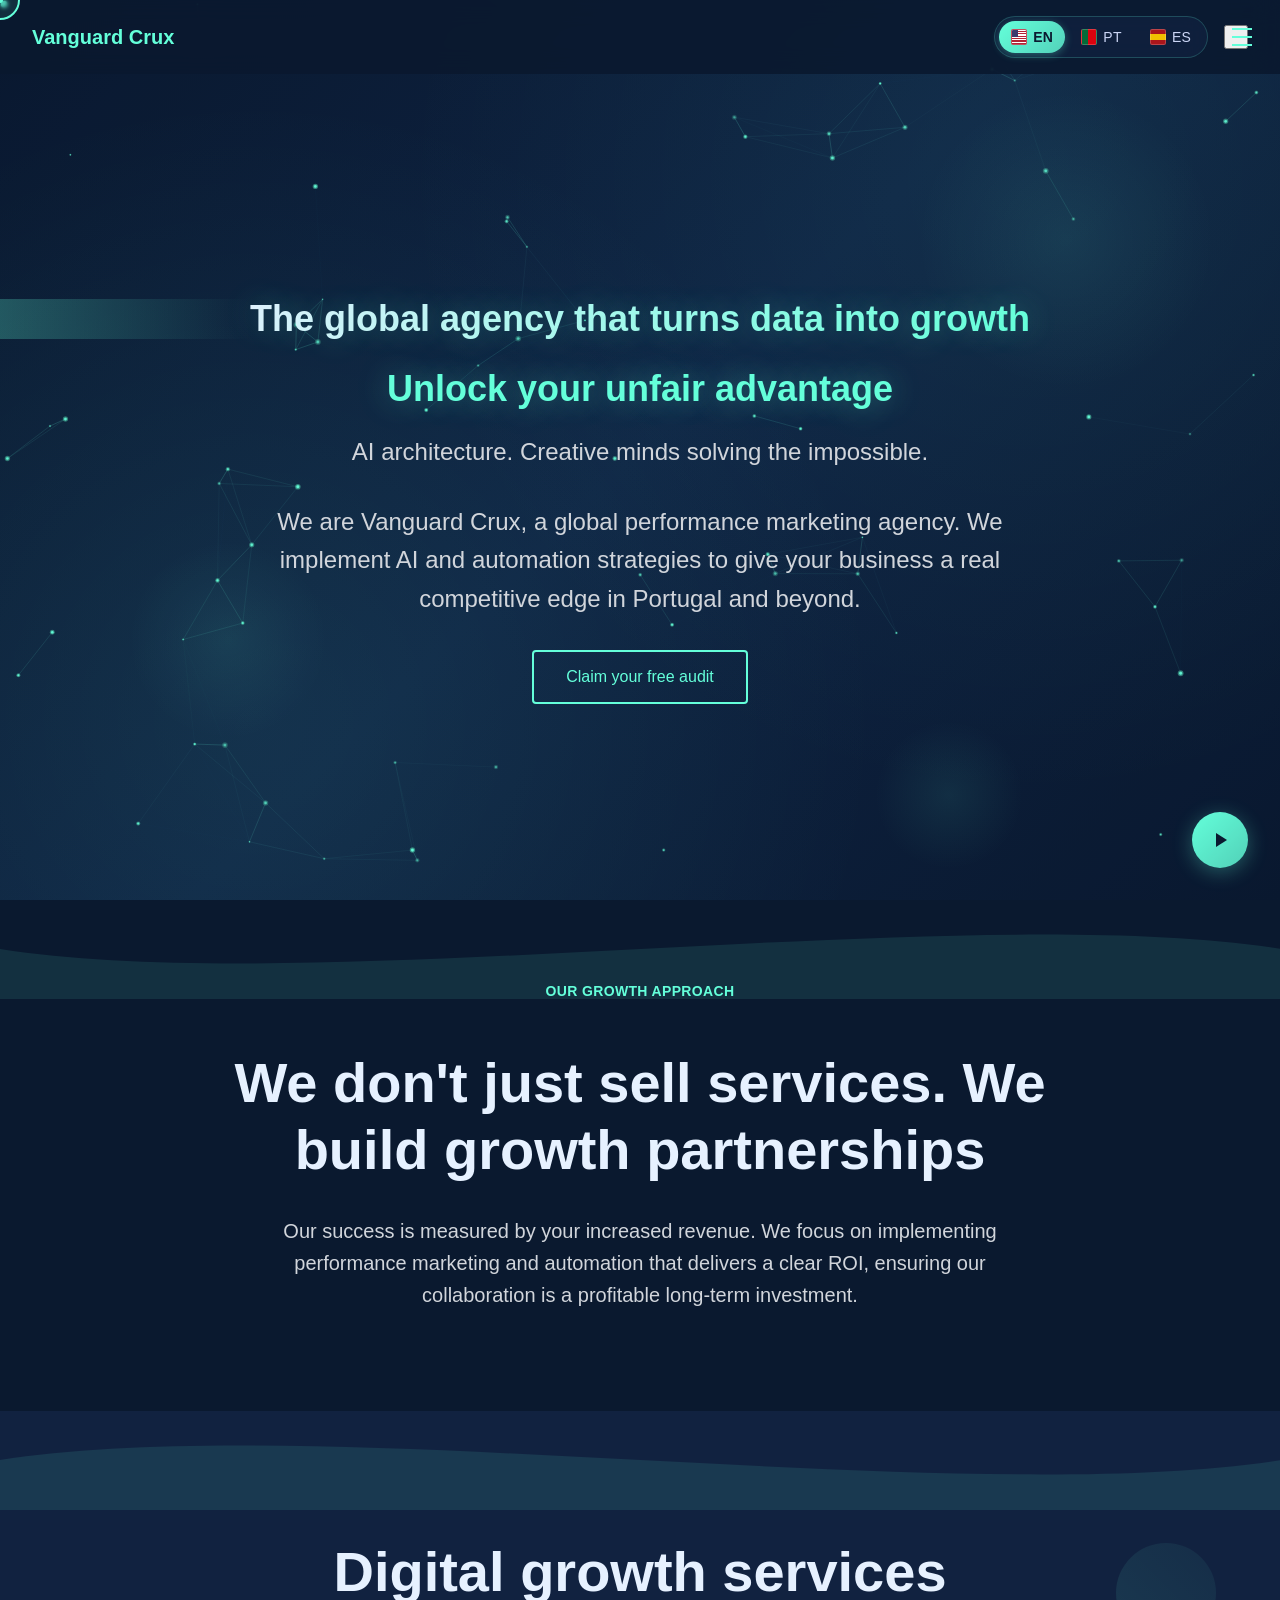
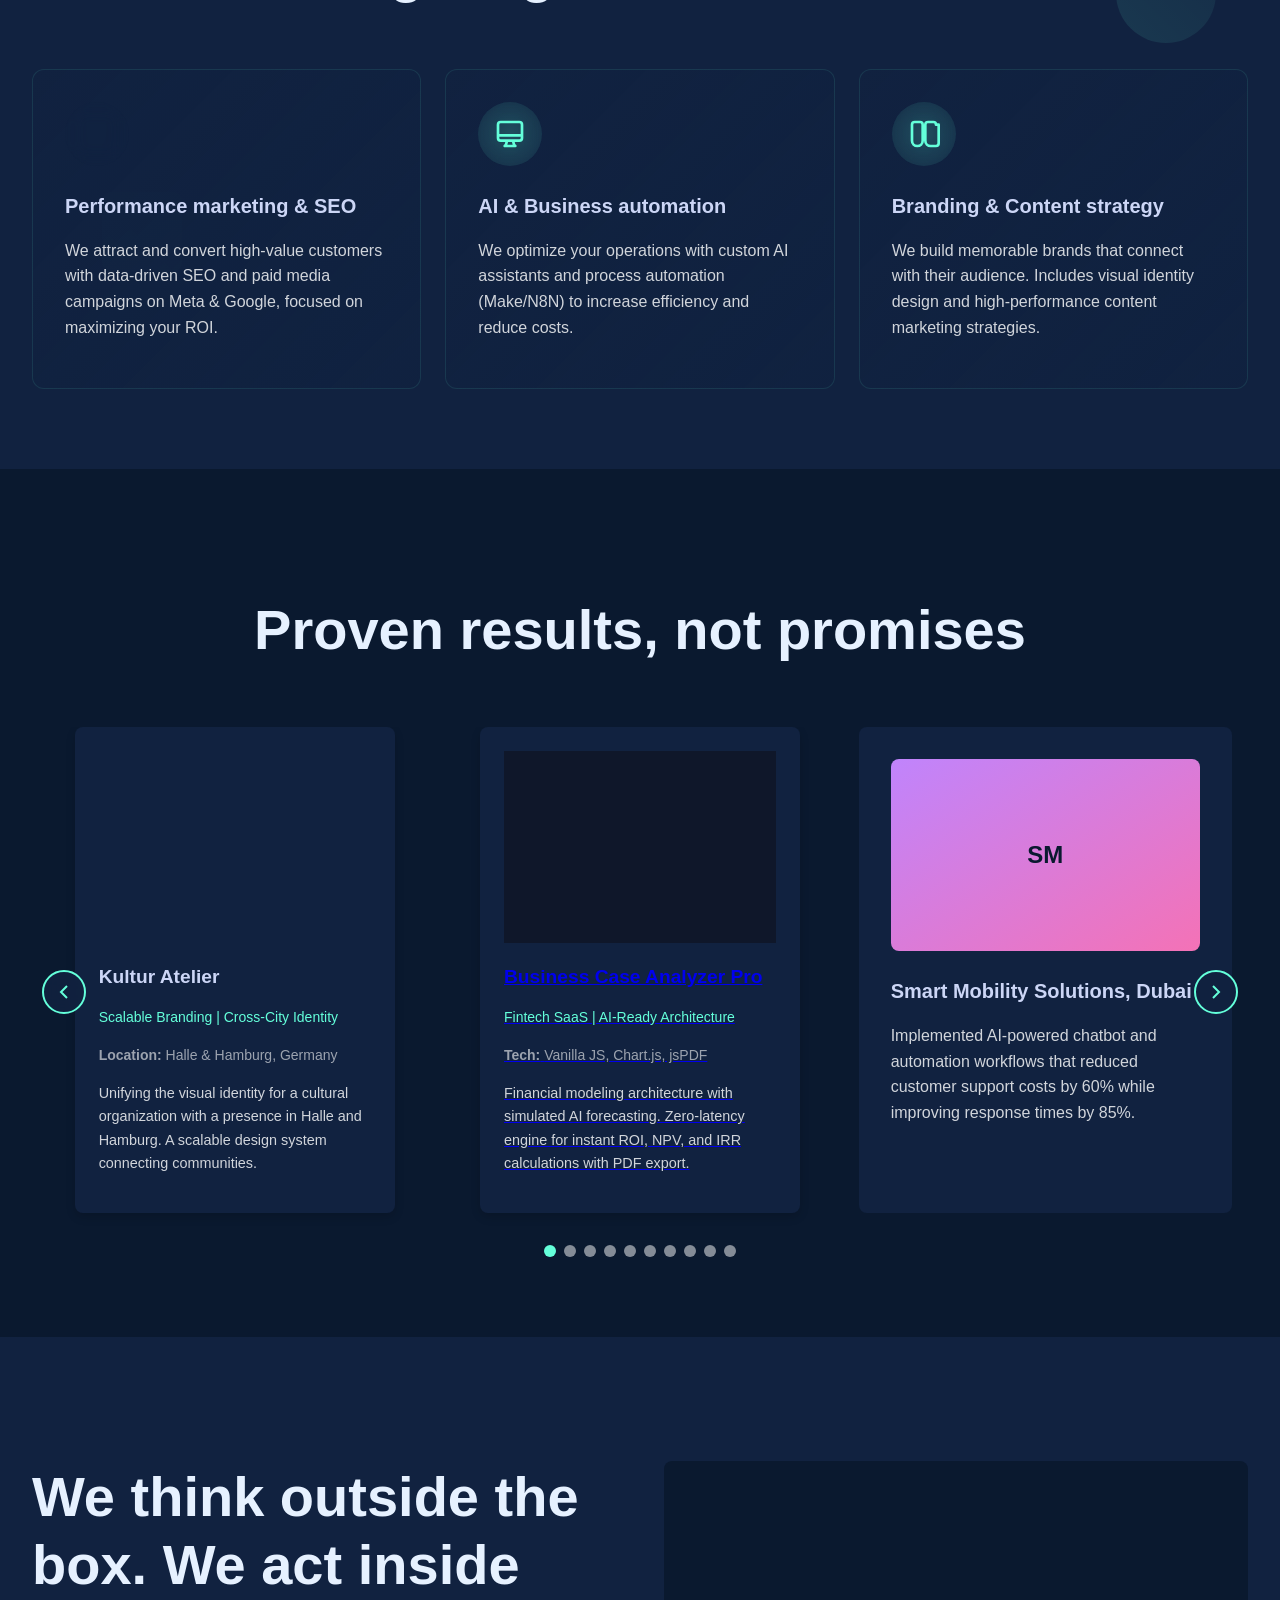
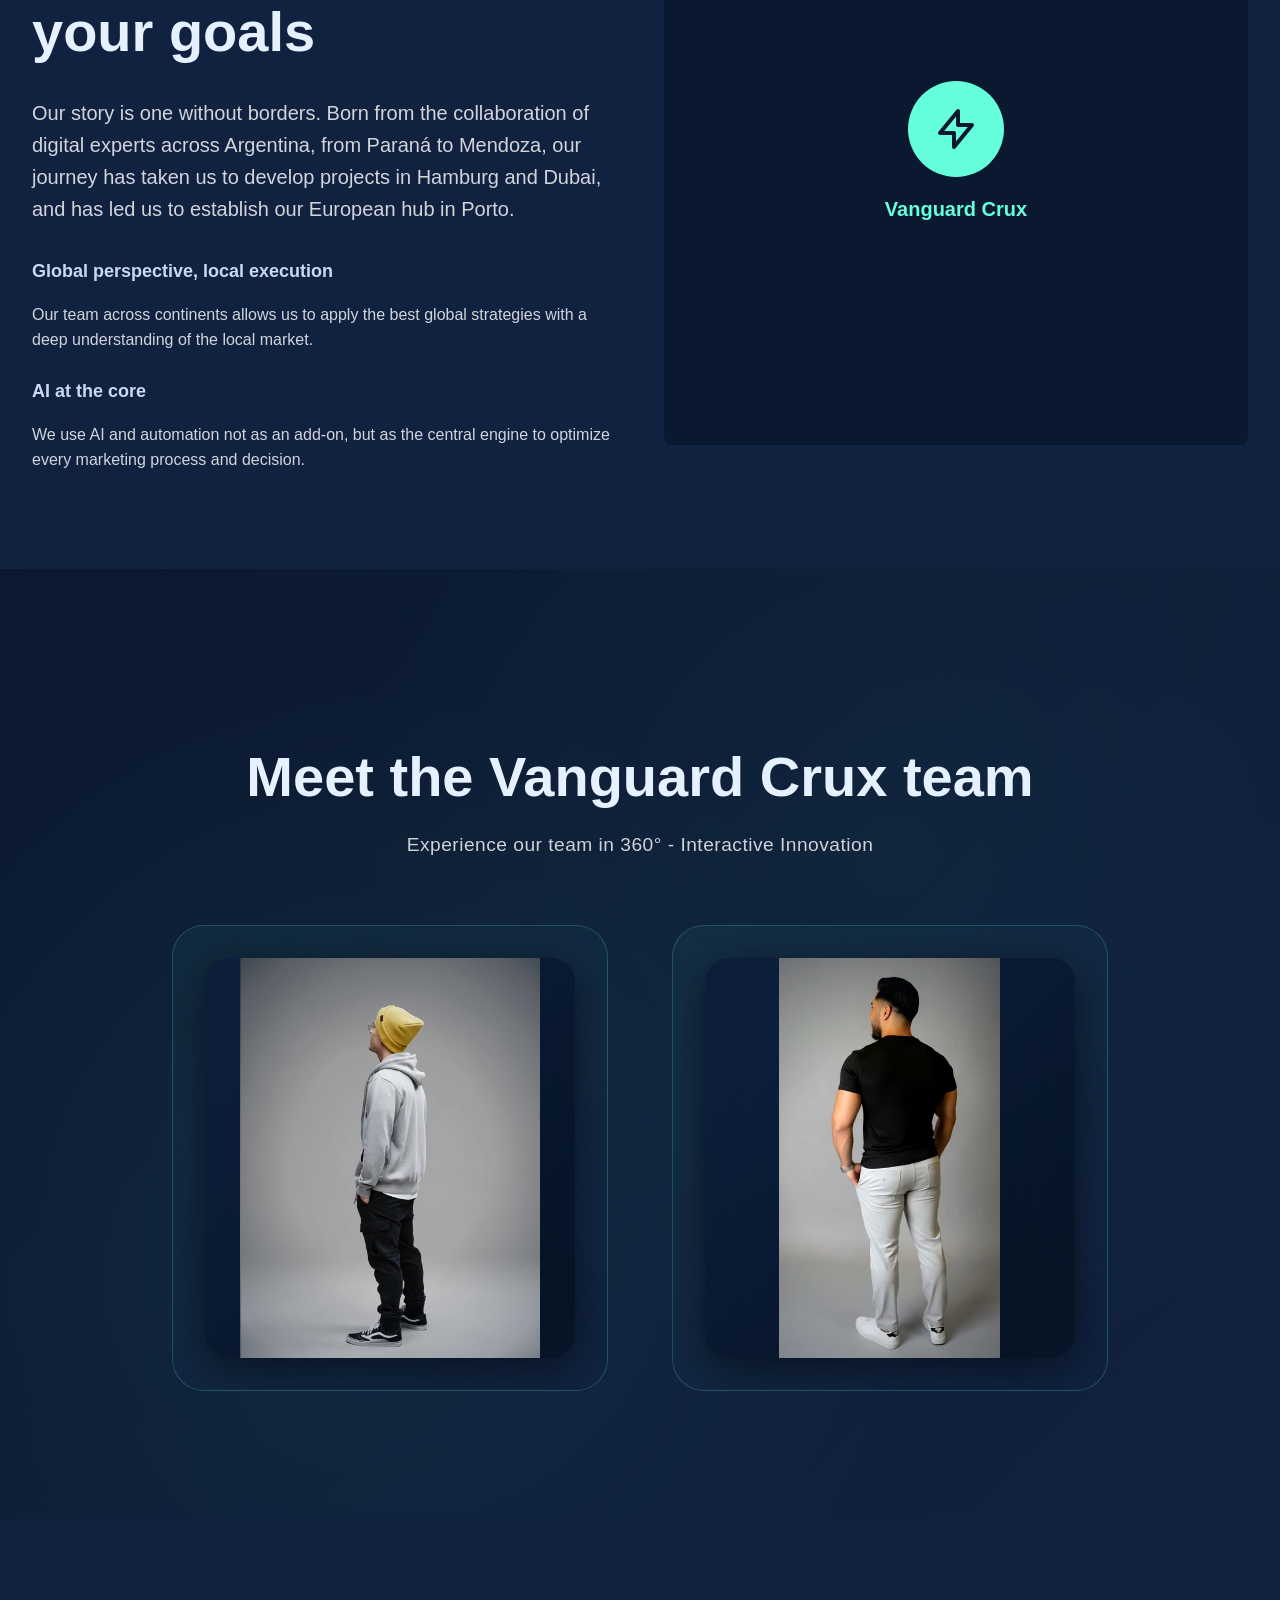
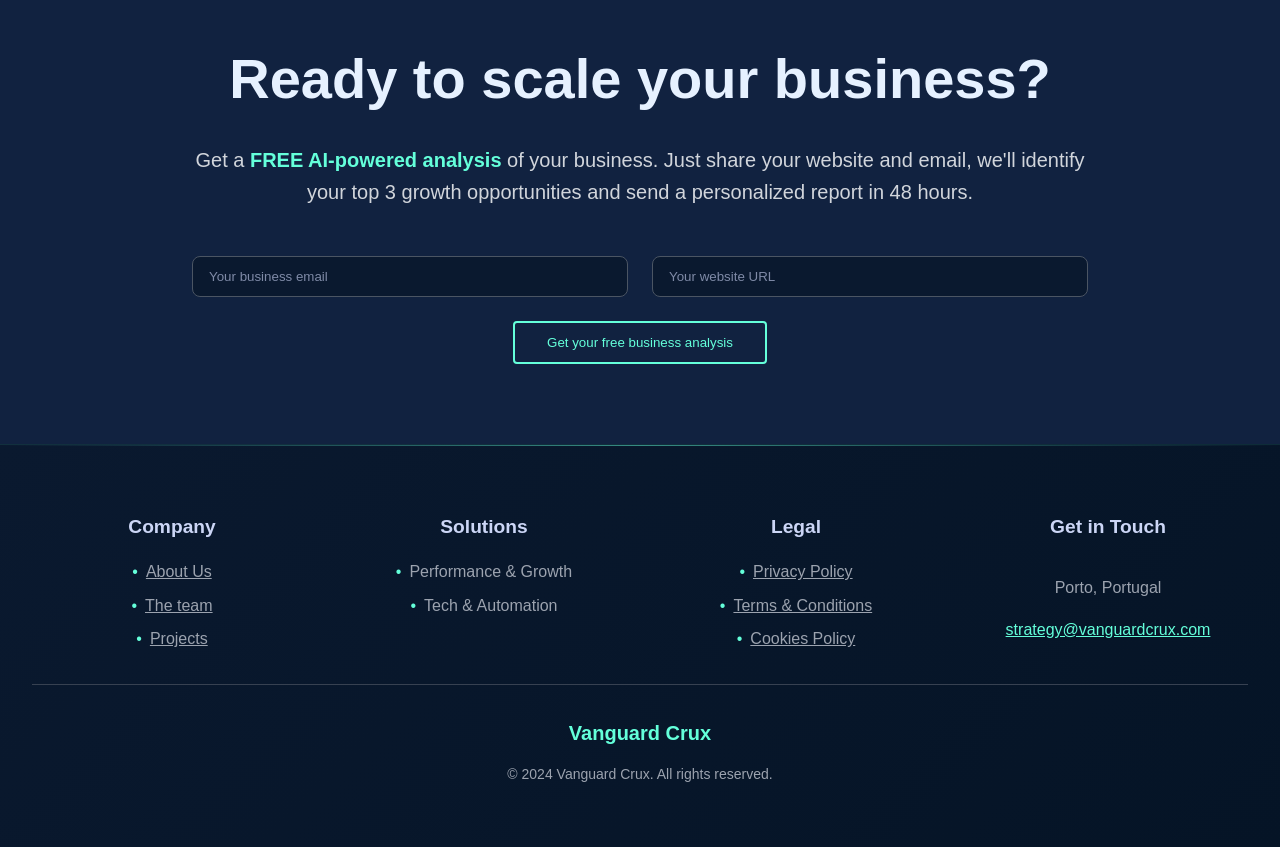
==== commit d3f85edc: "Replace Tasca do Infante with Business Case Analyzer Pro fintech case study Co-authored-by: thecamal" ====
--- a/index.html
+++ b/index.html
@@ -248,15 +248,26 @@
                     </div>
                 </div>
                 
-                <!-- Case Study 2 -->
-                <div class="swiper-slide">
-                    <div class="bg-light-navy p-8 rounded-lg h-full">
-                        <div class="h-48 bg-gradient-to-br from-green-400 to-accent rounded-lg mb-6 flex items-center justify-center">
-                            <span class="text-dark font-display font-bold text-2xl">TI</span>
-                        </div>
-                        <h3 class="font-display font-bold text-xl mb-4" data-lang="case2Title">Tasca do Infante, Porto</h3>
-                        <p class="text-gray-300" data-lang="case2Desc">A local performance marketing strategy that increased online bookings by 40% in 3 months through targeted social media ads.</p>
-                    </div>
+                <!-- Case Study 2: Business Case Analyzer Pro -->
+                <div class="swiper-slide">
+                    <a href="case-fintech.html" class="block">
+                        <div class="preview-card bg-light-navy p-6 rounded-lg shadow-md hover:shadow-lg transition-shadow cursor-pointer">
+                            <!-- Cover: Image -->
+                            <div class="preview-card-cover h-48 bg-cover bg-center rounded-t-md" style="background-image: url('assets/images/Fintech/fintech-hero-ui.webp'); background-color: #0f172a;"></div>
+                            
+                            <!-- Content: Project Information -->
+                            <div class="preview-card-content pt-4">
+                                <h3 class="font-display text-xl font-bold mb-2">Business Case Analyzer Pro</h3>
+                                <div class="text-sm text-accent mb-4" data-lang="case2Subtitle">Fintech SaaS | AI-Ready Architecture</div>
+                                <div class="text-sm text-gray-400 mb-4">
+                                    <strong data-lang="case2TechLabel">Tech:</strong> <span data-lang="case2Tech">Vanilla JS, Chart.js, jsPDF</span>
+                                </div>
+                                <p class="text-sm text-gray-300" data-lang="case2Desc">
+                                    Financial modeling architecture with simulated AI forecasting. Zero-latency engine for instant ROI, NPV, and IRR calculations with PDF export.
+                                </p>
+                            </div>
+                        </div>
+                    </a>
                 </div>
                 
                 <!-- Case Study 3 -->
--- a/styles.css
+++ b/styles.css
@@ -27,6 +27,7 @@
 /* Utility Classes */
 .bg-dark { background-color: var(--bg-dark); }
 .bg-light-navy { background-color: var(--bg-light-navy); }
+.bg-accent { background-color: var(--accent); }
 .text-light { color: var(--text-light); }
 .text-accent { color: var(--accent); }
 .text-lightest { color: var(--text-lightest); }
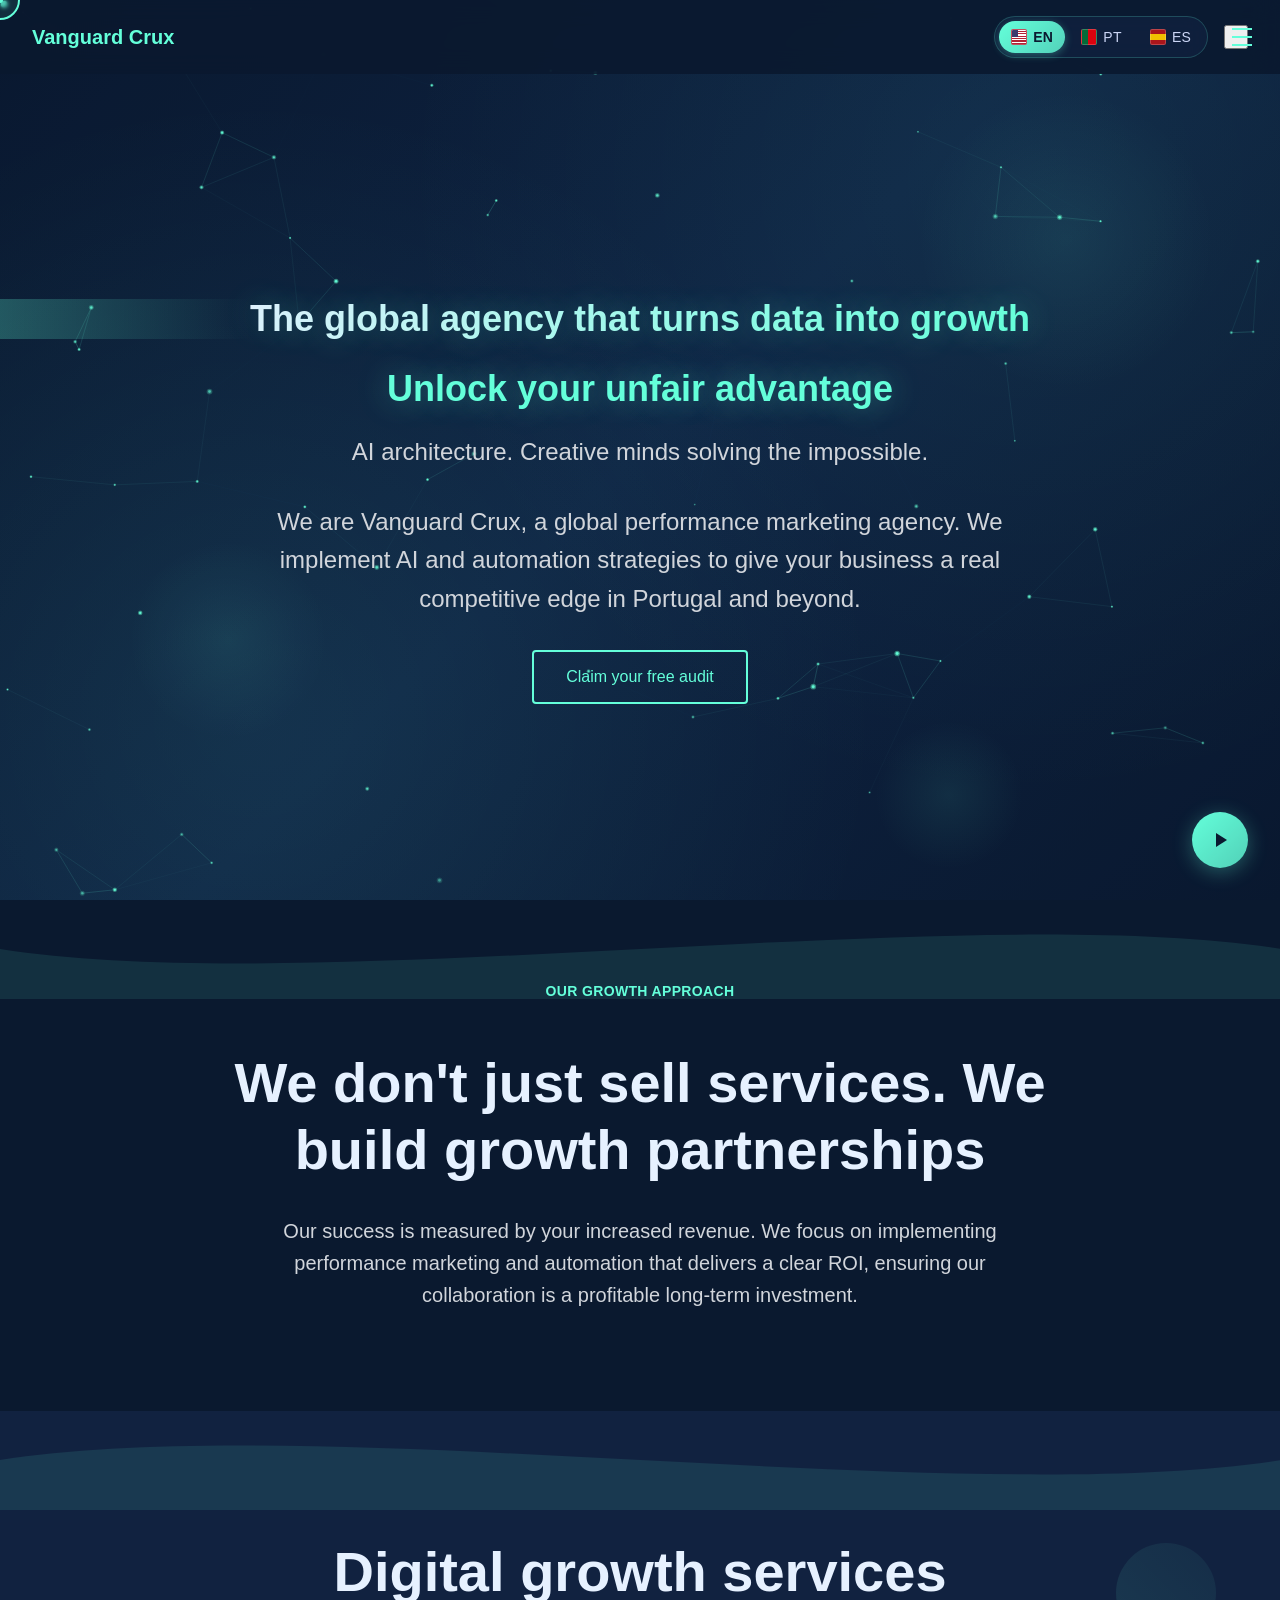
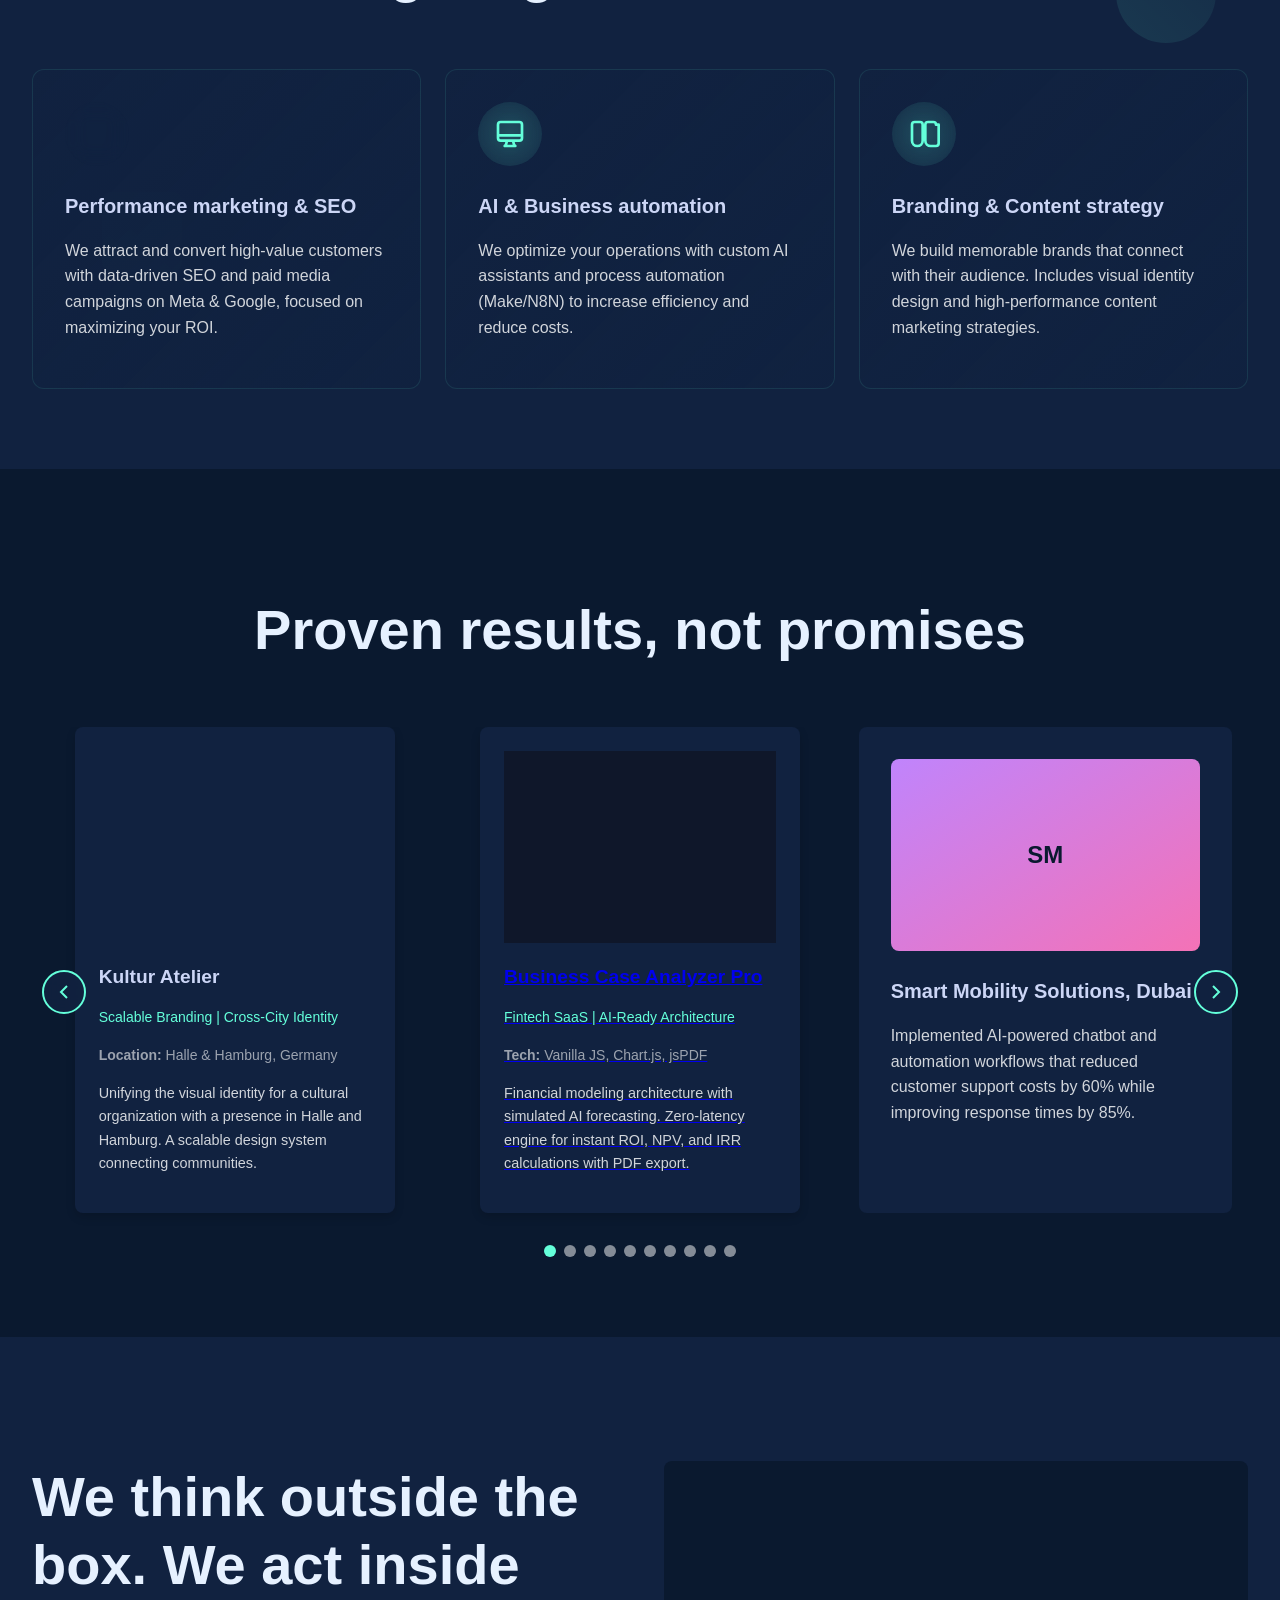
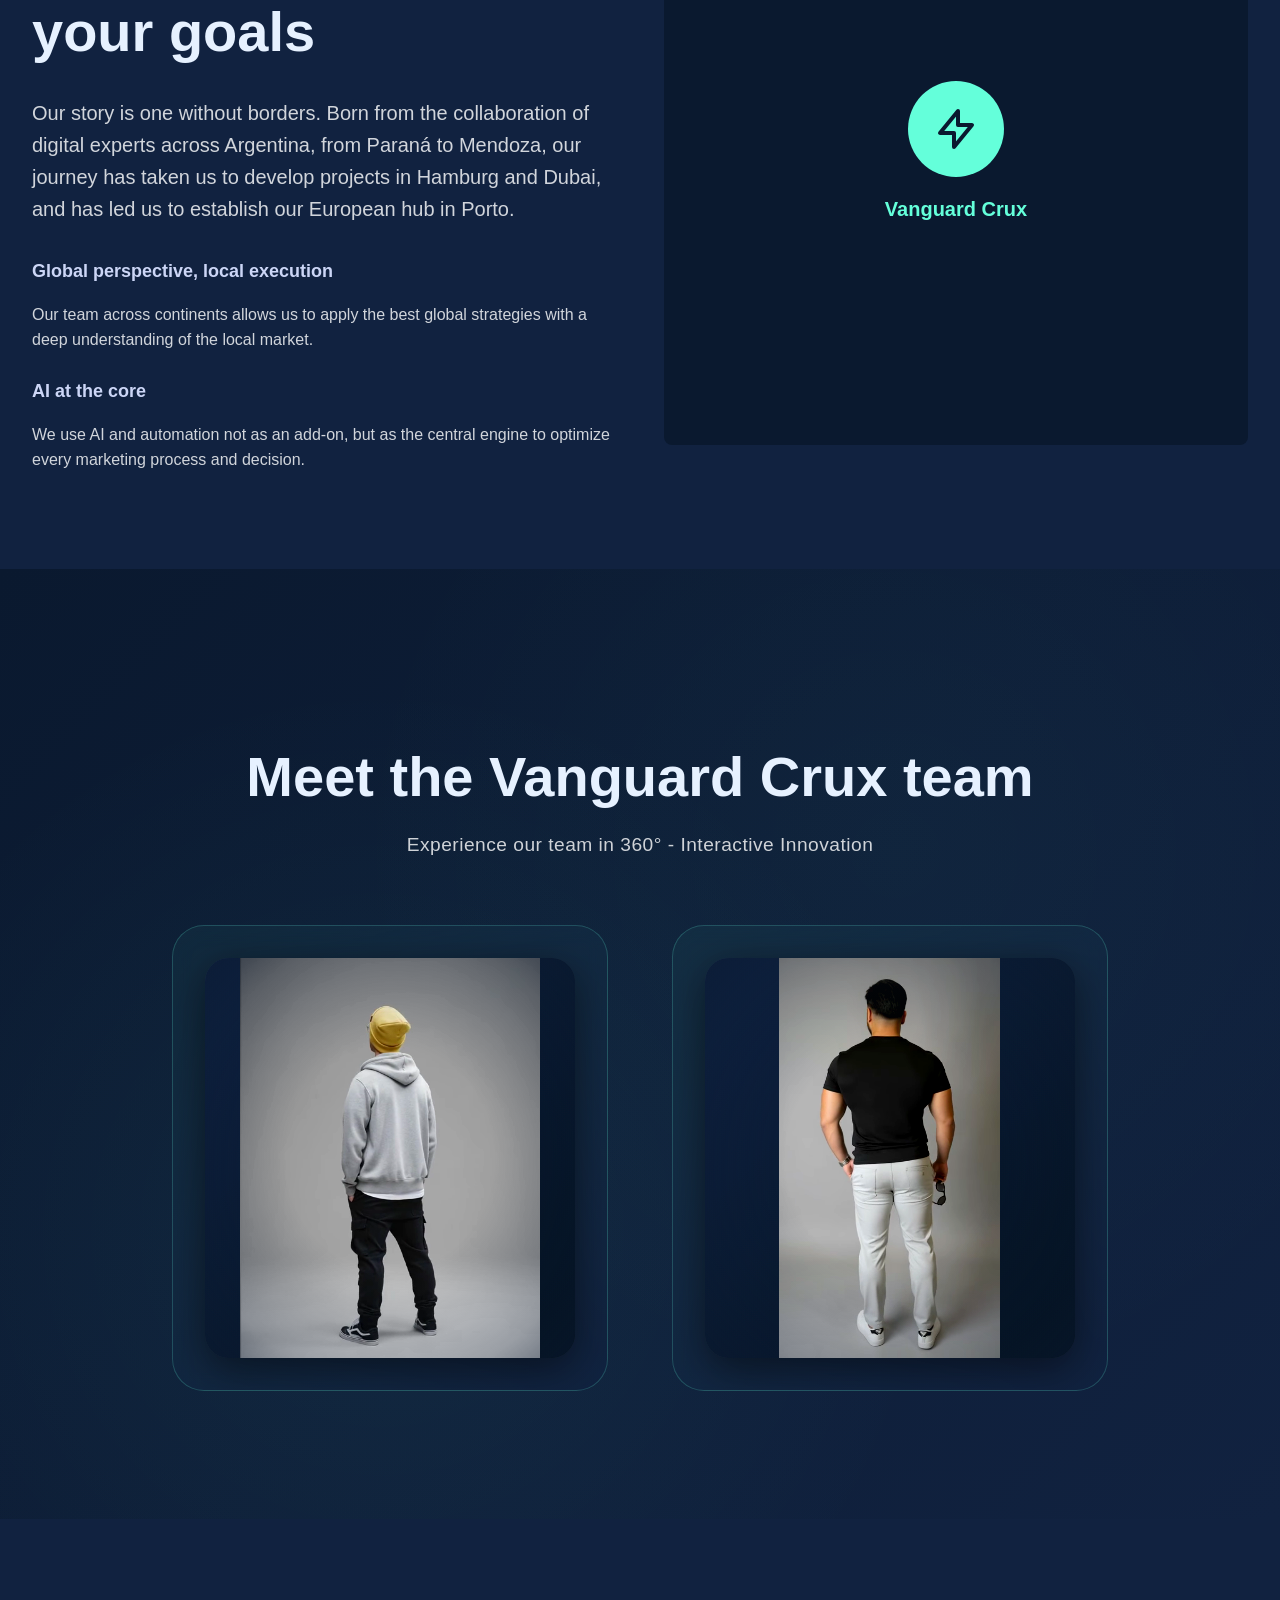
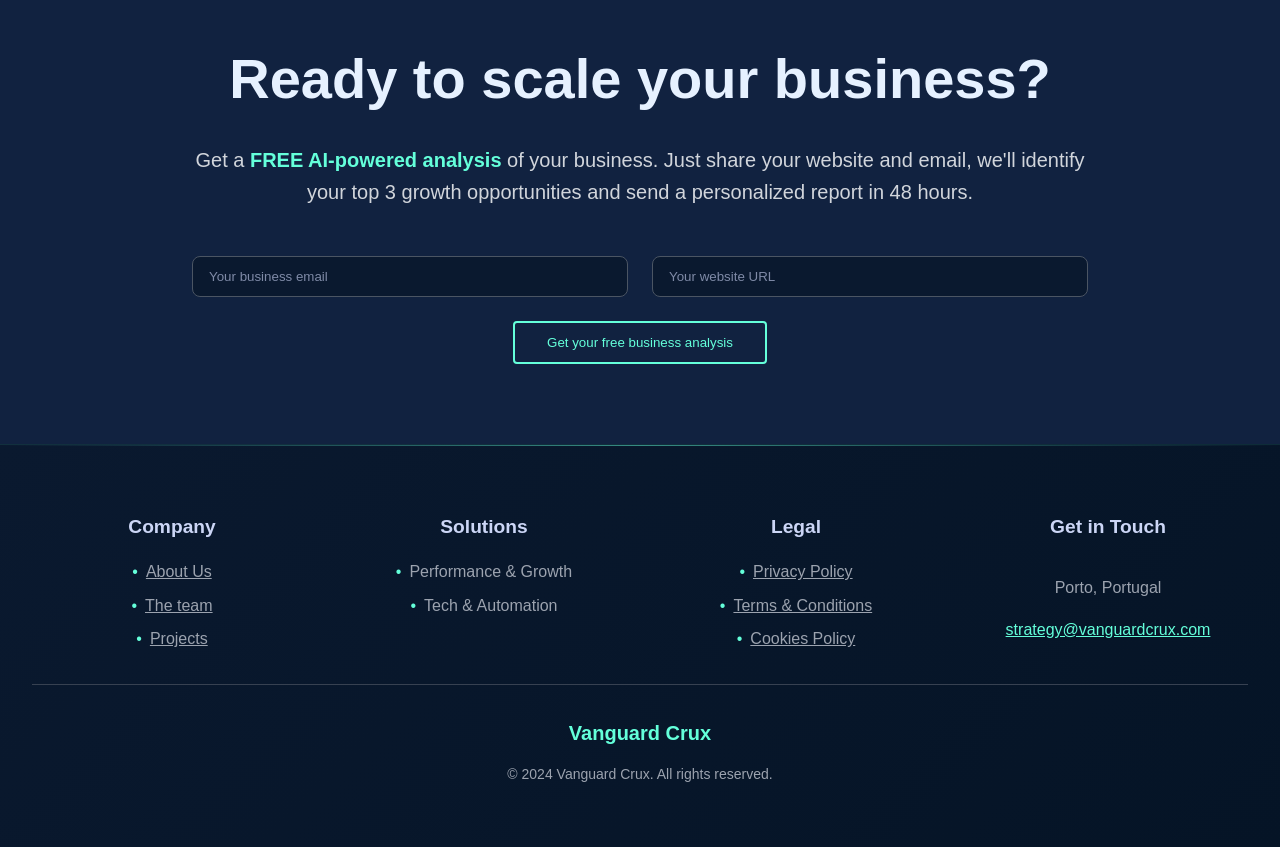
==== commit 9097682a: "Add data-lang attribute to case2Title for proper translation support Co-authored-by: thecamaleonpart" ====
--- a/index.html
+++ b/index.html
@@ -257,7 +257,7 @@
                             
                             <!-- Content: Project Information -->
                             <div class="preview-card-content pt-4">
-                                <h3 class="font-display text-xl font-bold mb-2">Business Case Analyzer Pro</h3>
+                                <h3 class="font-display text-xl font-bold mb-2" data-lang="case2Title">Business Case Analyzer Pro</h3>
                                 <div class="text-sm text-accent mb-4" data-lang="case2Subtitle">Fintech SaaS | AI-Ready Architecture</div>
                                 <div class="text-sm text-gray-400 mb-4">
                                     <strong data-lang="case2TechLabel">Tech:</strong> <span data-lang="case2Tech">Vanilla JS, Chart.js, jsPDF</span>
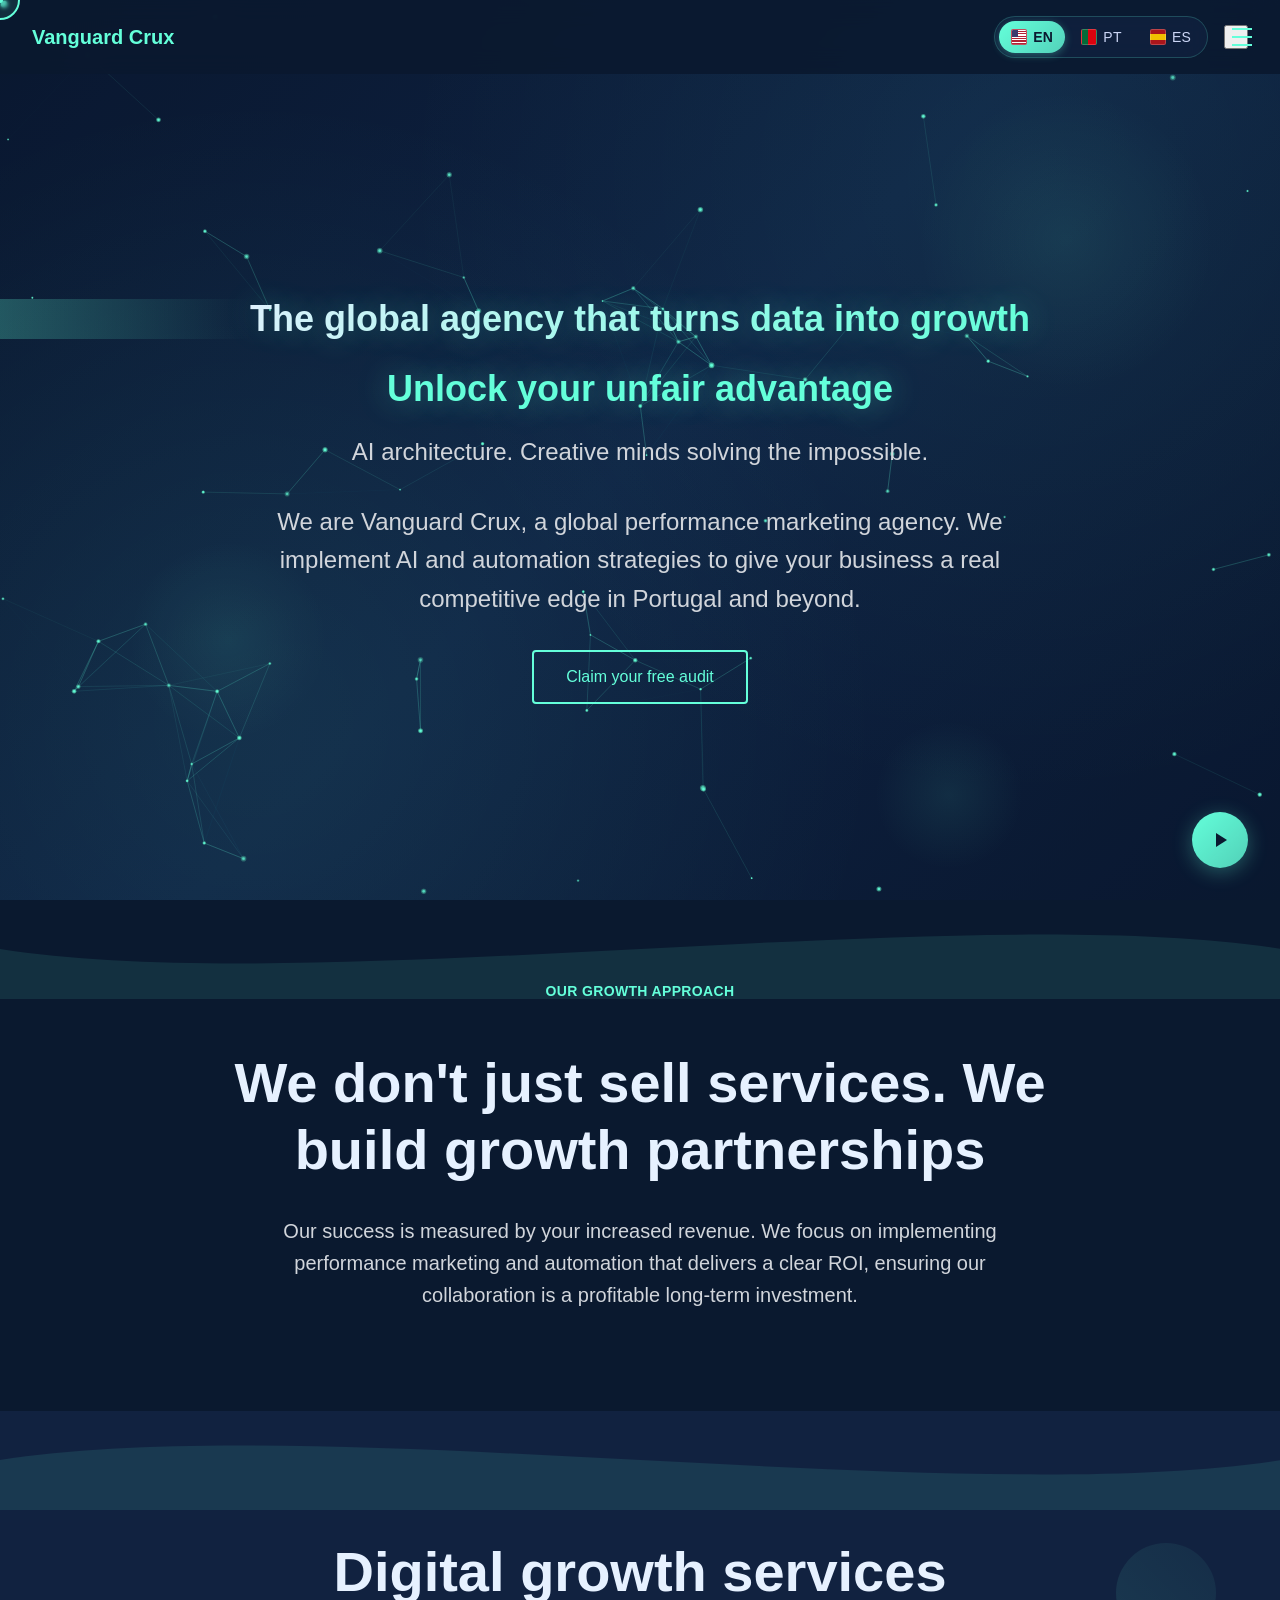
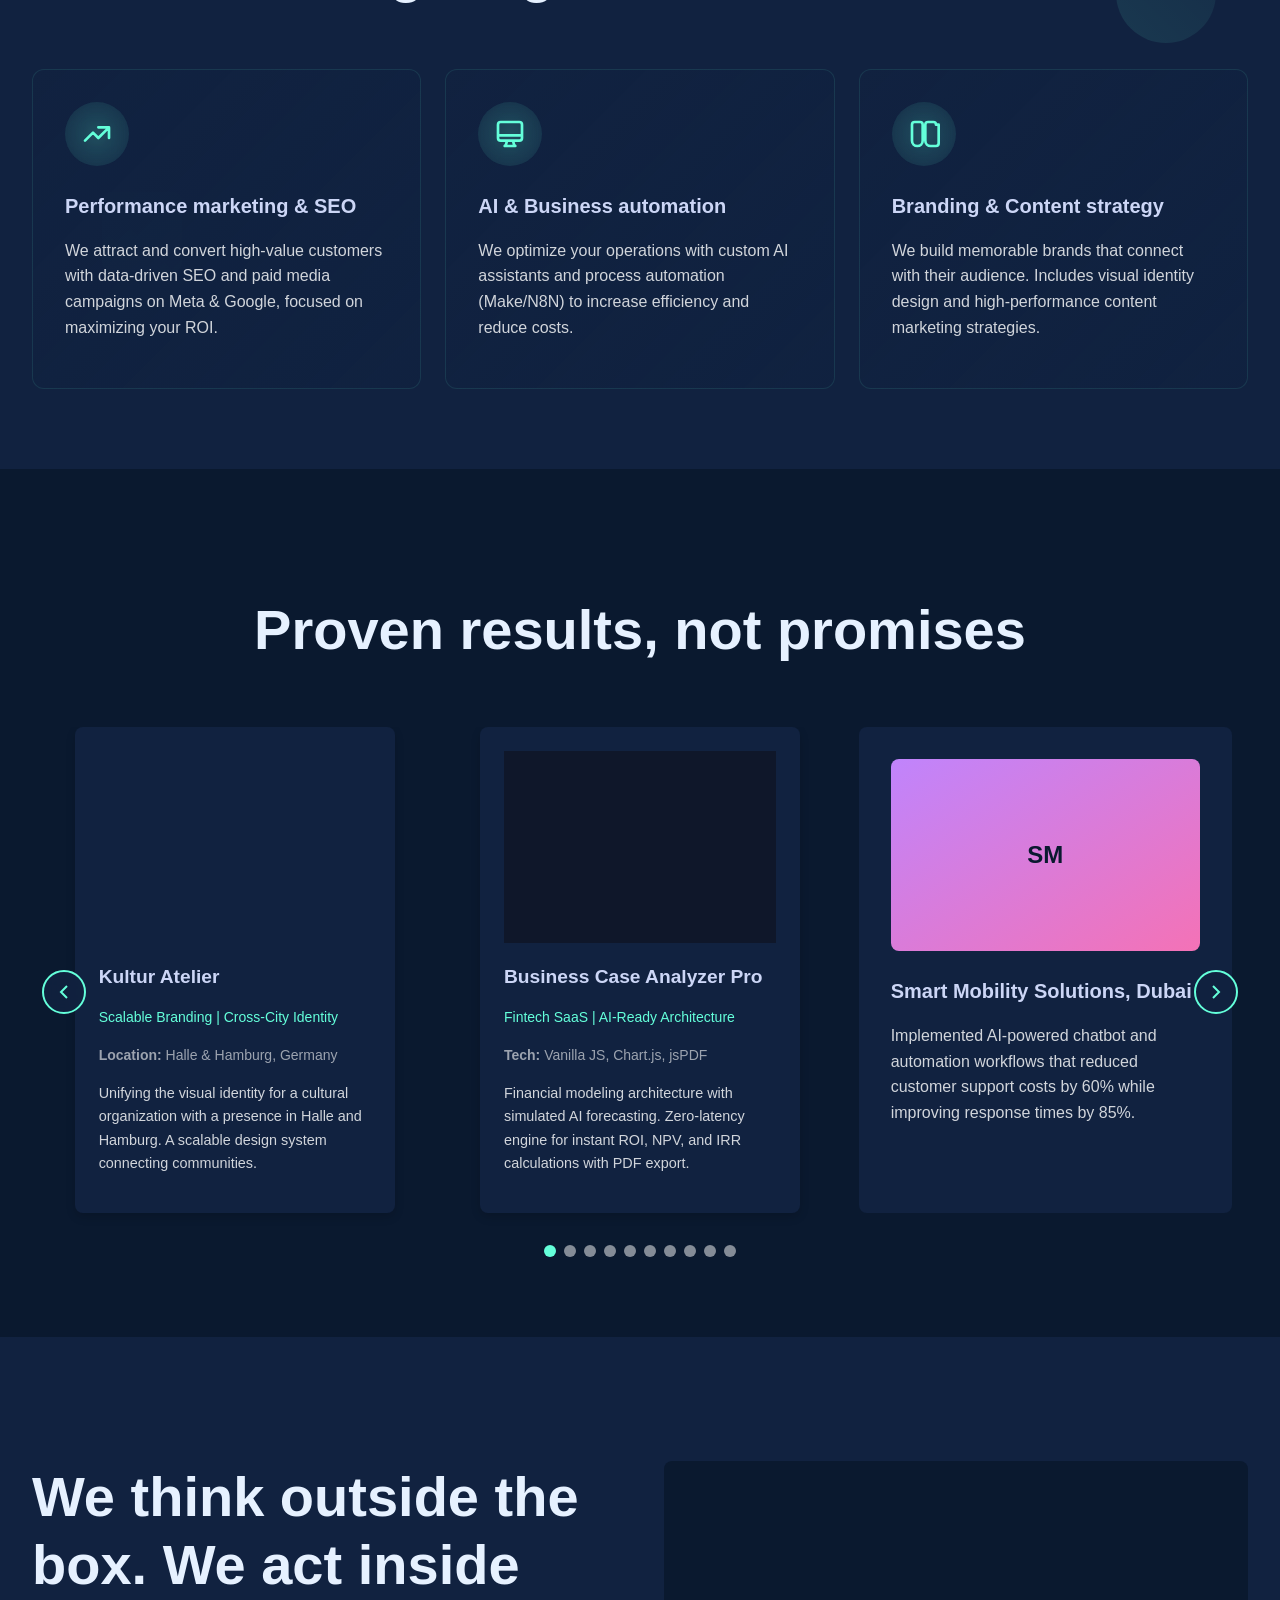
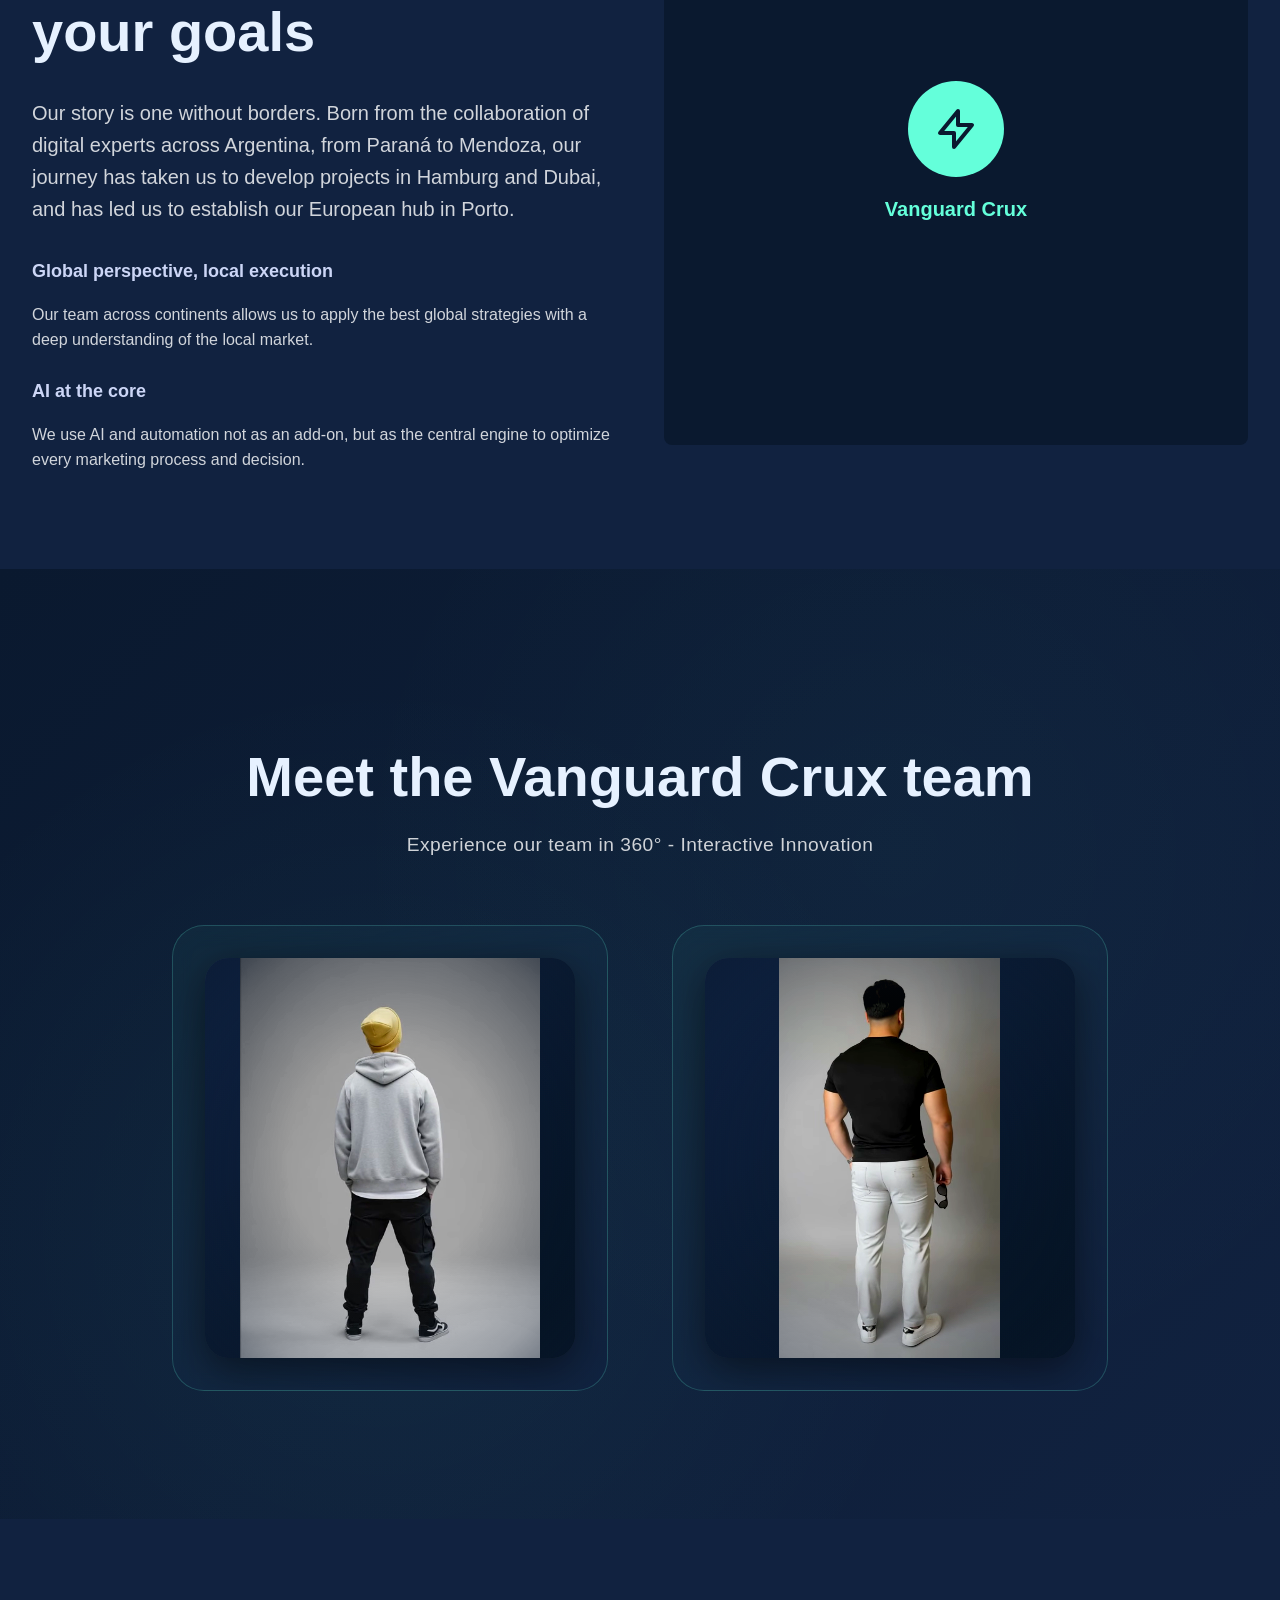
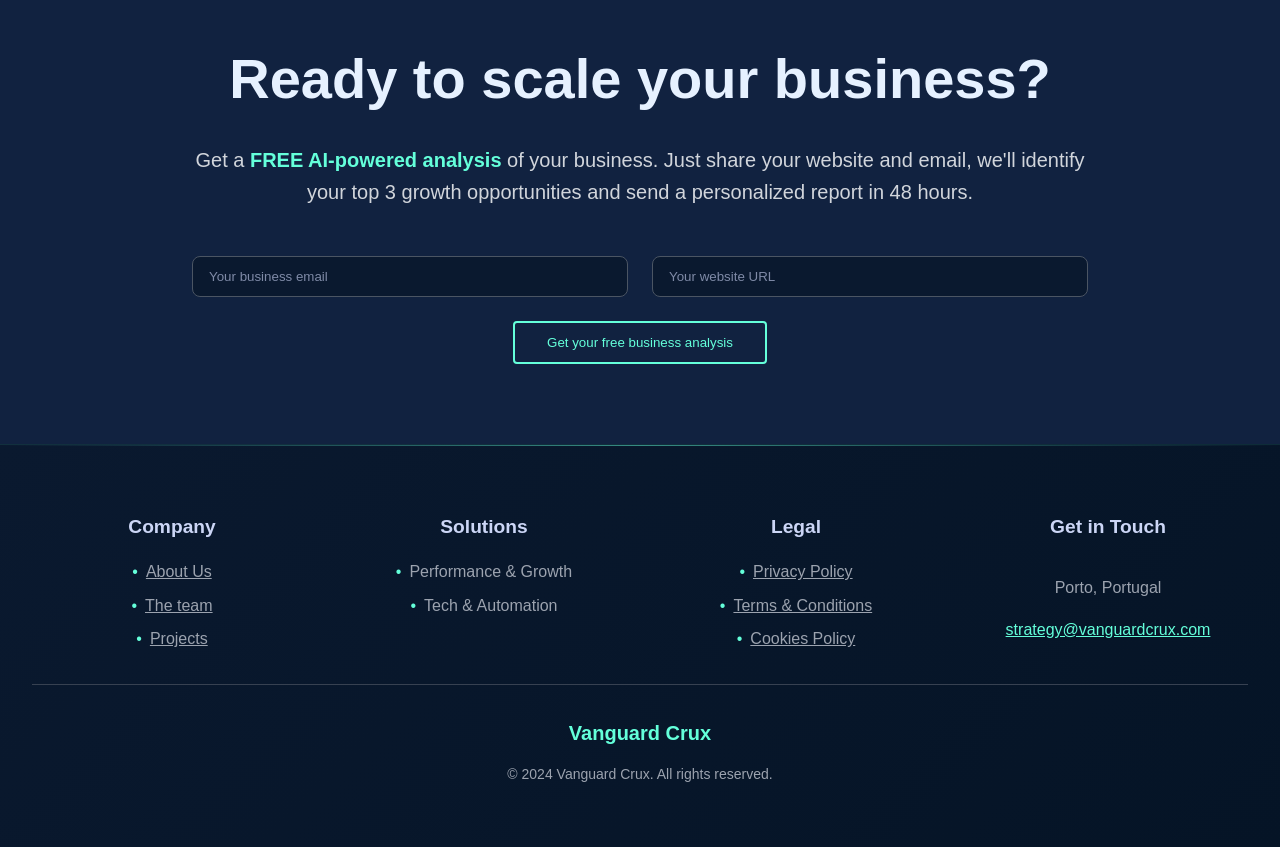
==== commit c022370d: "Create fintech case study pages in 3 languages and update card navigation Co-authored-by: thecamaleo" ====
--- a/index.html
+++ b/index.html
@@ -250,24 +250,22 @@
                 
                 <!-- Case Study 2: Business Case Analyzer Pro -->
                 <div class="swiper-slide">
-                    <a href="case-fintech.html" class="block">
-                        <div class="preview-card bg-light-navy p-6 rounded-lg shadow-md hover:shadow-lg transition-shadow cursor-pointer">
-                            <!-- Cover: Image -->
-                            <div class="preview-card-cover h-48 bg-cover bg-center rounded-t-md" style="background-image: url('assets/images/Fintech/fintech-hero-ui.webp'); background-color: #0f172a;"></div>
-                            
-                            <!-- Content: Project Information -->
-                            <div class="preview-card-content pt-4">
-                                <h3 class="font-display text-xl font-bold mb-2" data-lang="case2Title">Business Case Analyzer Pro</h3>
-                                <div class="text-sm text-accent mb-4" data-lang="case2Subtitle">Fintech SaaS | AI-Ready Architecture</div>
-                                <div class="text-sm text-gray-400 mb-4">
-                                    <strong data-lang="case2TechLabel">Tech:</strong> <span data-lang="case2Tech">Vanilla JS, Chart.js, jsPDF</span>
-                                </div>
-                                <p class="text-sm text-gray-300" data-lang="case2Desc">
-                                    Financial modeling architecture with simulated AI forecasting. Zero-latency engine for instant ROI, NPV, and IRR calculations with PDF export.
-                                </p>
+                    <div class="preview-card bg-light-navy p-6 rounded-lg shadow-md hover:shadow-lg transition-shadow cursor-pointer fintech-case-card">
+                        <!-- Cover: Image -->
+                        <div class="preview-card-cover h-48 bg-cover bg-center rounded-t-md" style="background-image: url('assets/images/Fintech/fintech-hero-ui.webp'); background-color: #0f172a;"></div>
+                        
+                        <!-- Content: Project Information -->
+                        <div class="preview-card-content pt-4">
+                            <h3 class="font-display text-xl font-bold mb-2" data-lang="case2Title">Business Case Analyzer Pro</h3>
+                            <div class="text-sm text-accent mb-4" data-lang="case2Subtitle">Fintech SaaS | AI-Ready Architecture</div>
+                            <div class="text-sm text-gray-400 mb-4">
+                                <strong data-lang="case2TechLabel">Tech:</strong> <span data-lang="case2Tech">Vanilla JS, Chart.js, jsPDF</span>
                             </div>
-                        </div>
-                    </a>
+                            <p class="text-sm text-gray-300" data-lang="case2Desc">
+                                Financial modeling architecture with simulated AI forecasting. Zero-latency engine for instant ROI, NPV, and IRR calculations.
+                            </p>
+                        </div>
+                    </div>
                 </div>
                 
                 <!-- Case Study 3 -->
